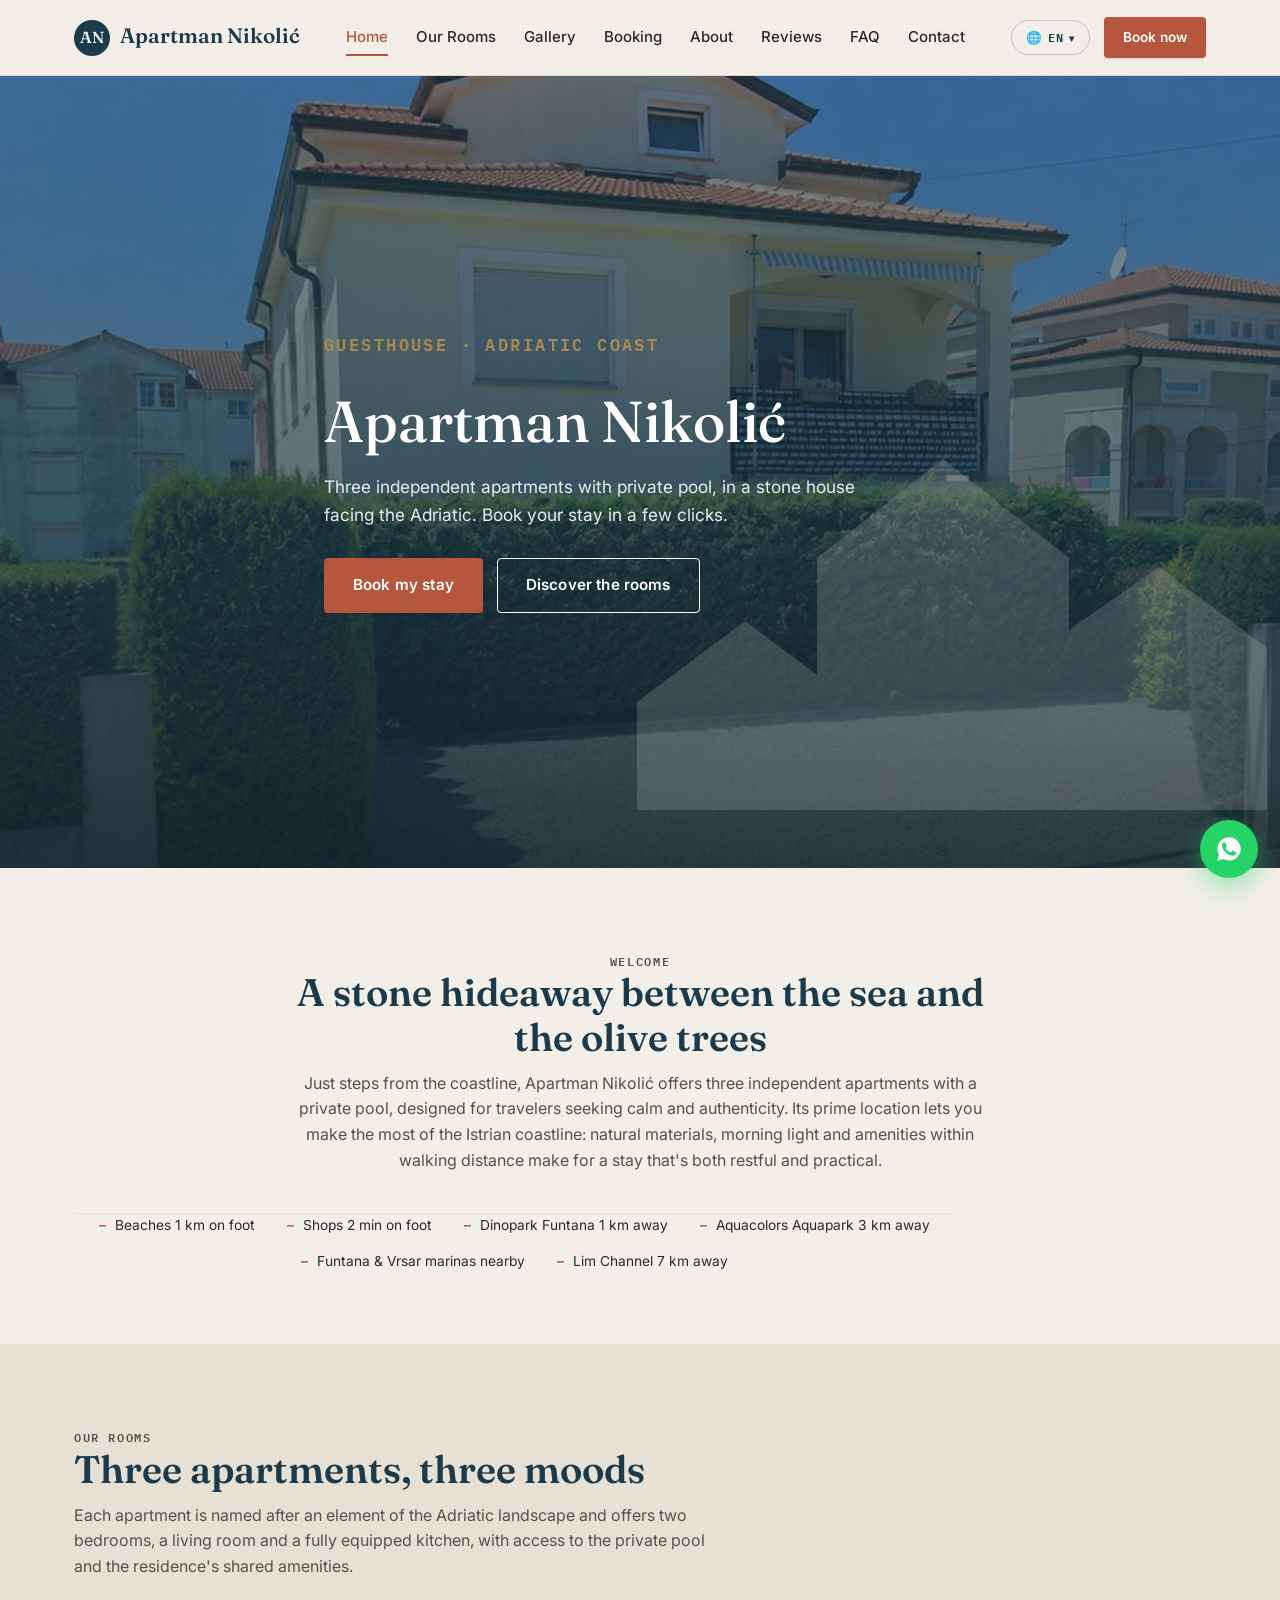
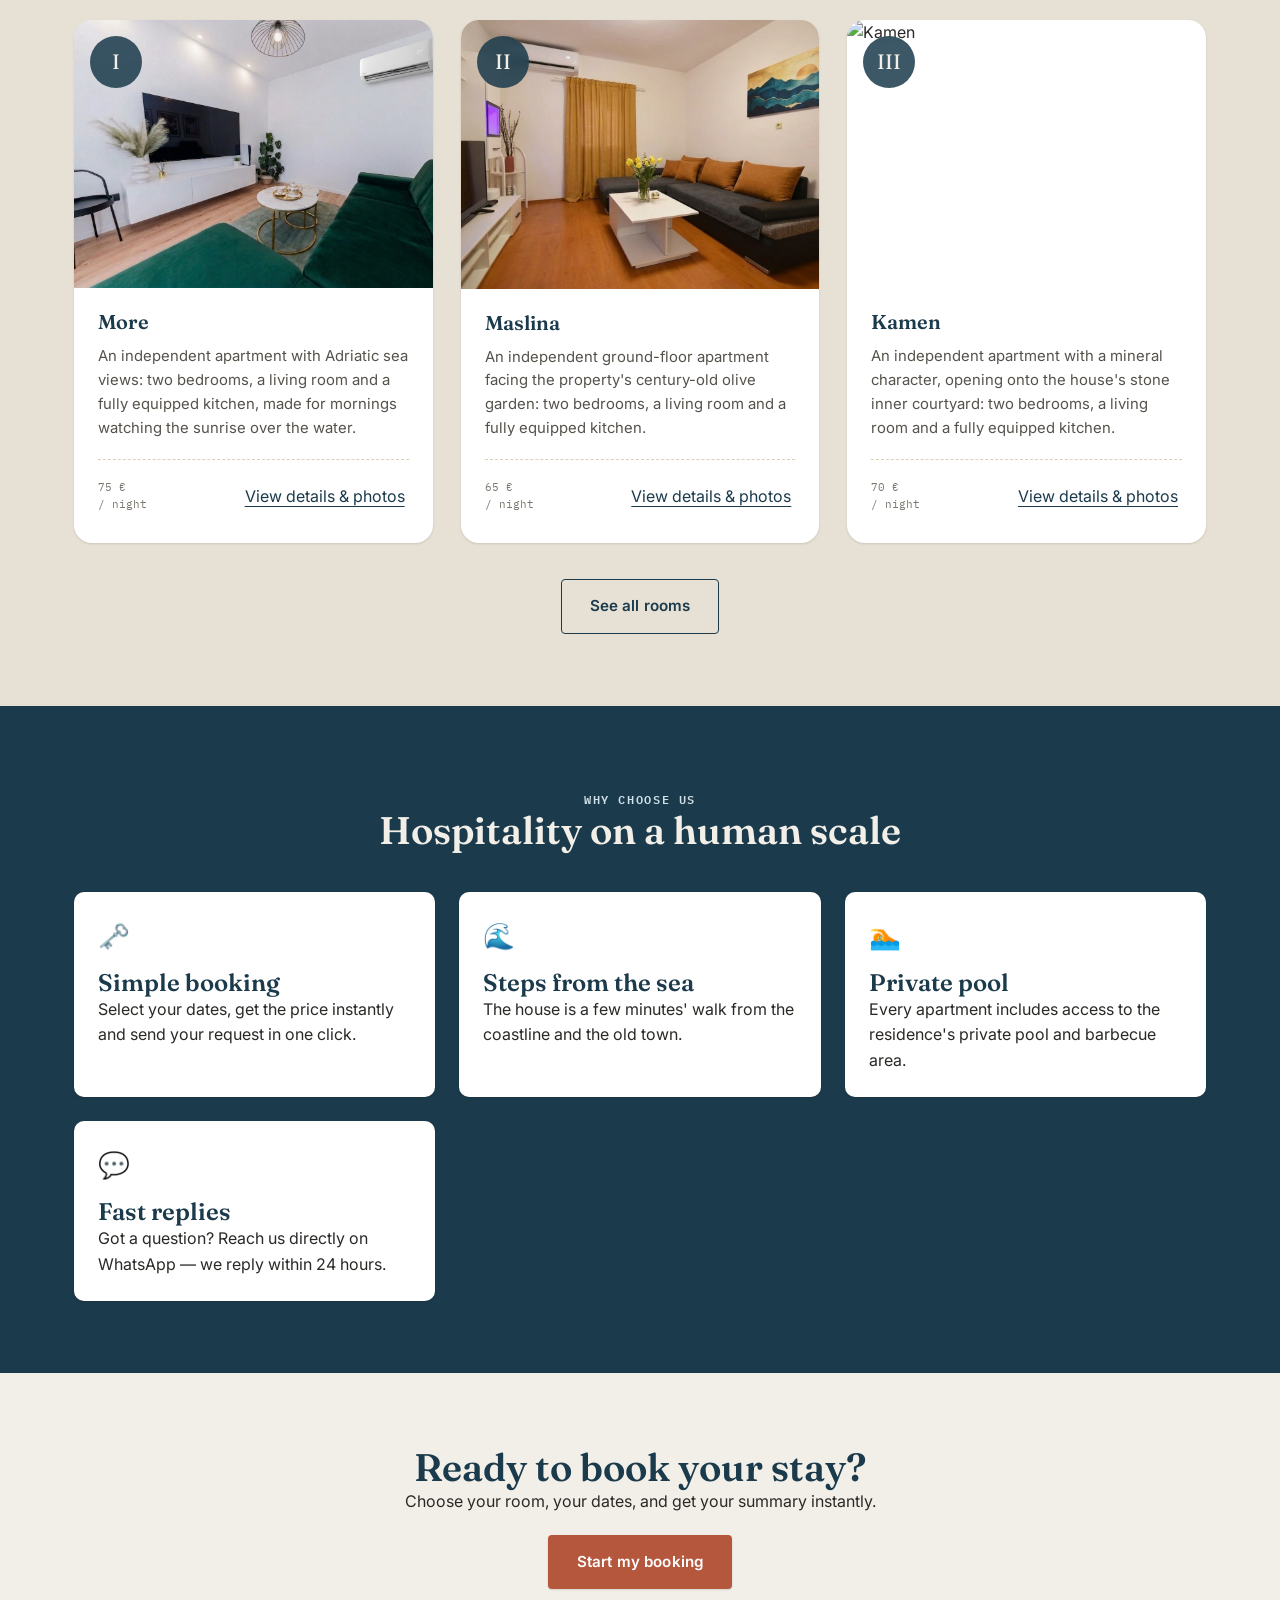
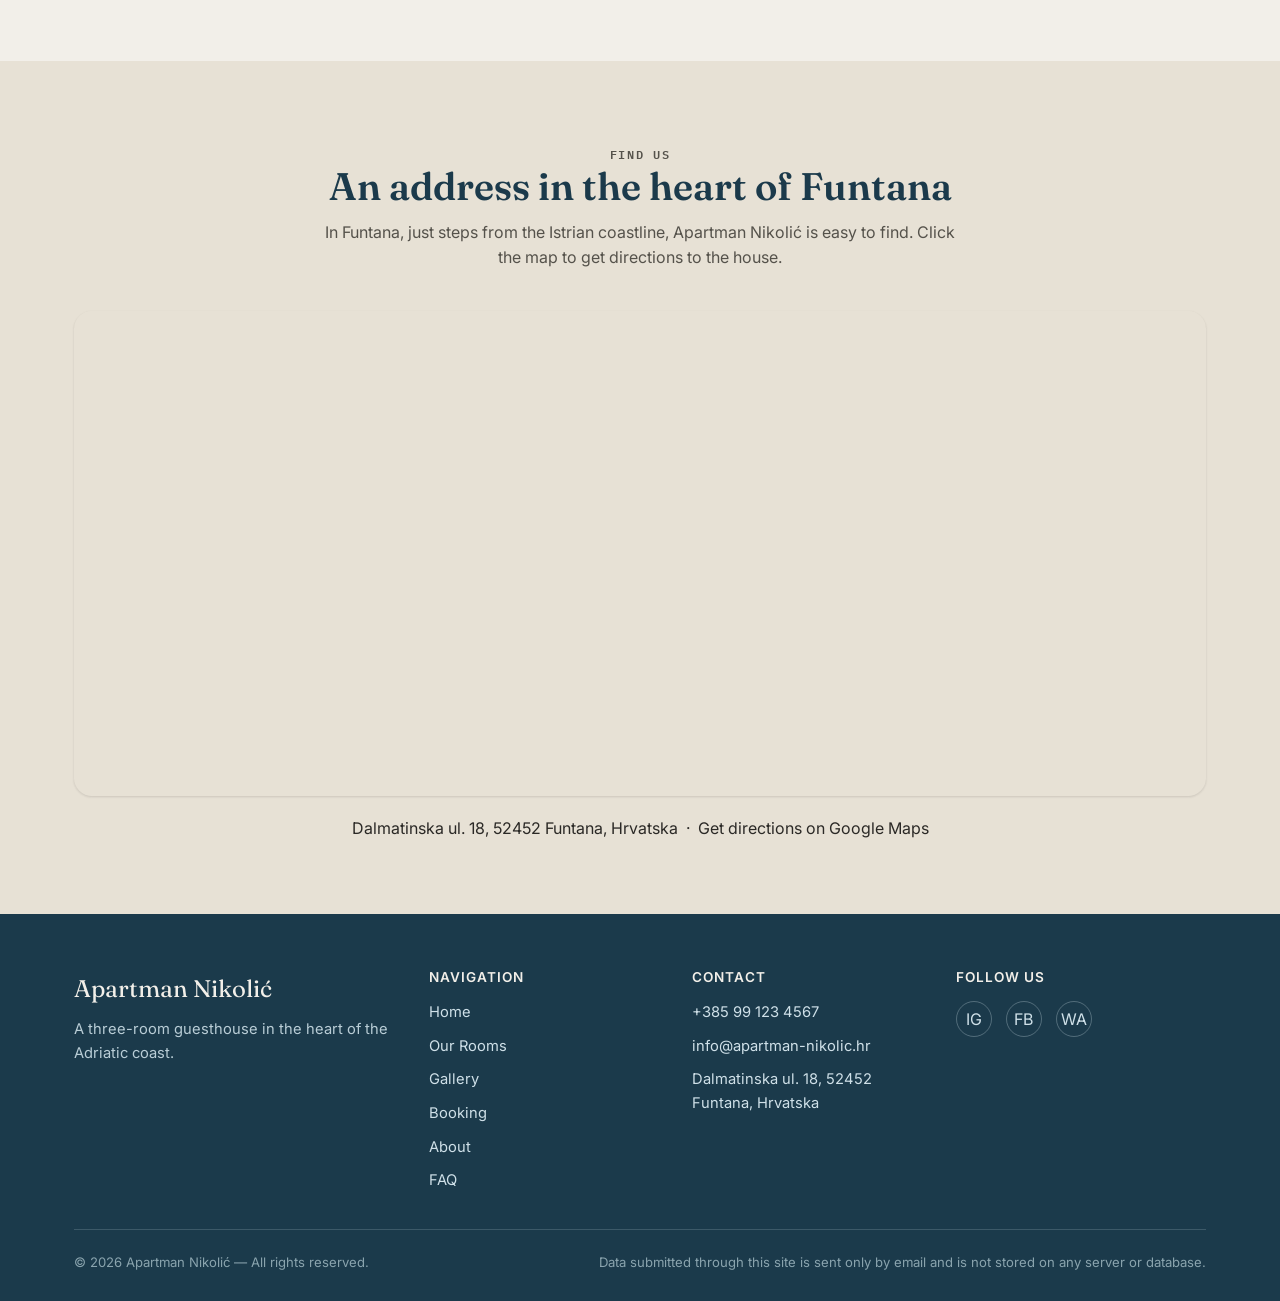
==== index.html @ 502d3acb "Make addresses clickable Google Maps links, fix mobile nav positioning bug - All address mentions si" ====
<!DOCTYPE html>
<html lang="hr">
<head>
<meta charset="UTF-8">
<meta name="viewport" content="width=device-width, initial-scale=1.0">
<title>Apartman Nikolić — Apartmani s privatnim bazenom u Funtani</title>
<meta name="description" content="Tri samostalna apartmana s privatnim bazenom, u kamenoj kući okrenutoj Jadranu. Izračunajte cijenu i rezervirajte online.">
<link rel="icon" href="data:image/svg+xml,%3Csvg xmlns='http://www.w3.org/2000/svg' viewBox='0 0 100 100'%3E%3Crect width='100' height='100' rx='20' fill='%231B3A4B'/%3E%3Cpath d='M18 58 L50 26 L82 58 L82 82 L18 82 Z' fill='%23F2EFE9'/%3E%3Crect x='42' y='62' width='16' height='20' fill='%23B5573C'/%3E%3C/svg%3E">
<link rel="preconnect" href="https://fonts.googleapis.com">
<link rel="preconnect" href="https://fonts.gstatic.com" crossorigin>
<link href="https://fonts.googleapis.com/css2?family=Fraunces:opsz,wght@9..144,400;9..144,500;9..144,600;9..144,700&family=Inter:wght@400;500;600;700&family=IBM+Plex+Mono:wght@400;500;600&display=swap" rel="stylesheet">
<link rel="stylesheet" href="assets/css/style.css?v=2">
<script type="application/ld+json">
{
  "@context": "https://schema.org",
  "@type": "LodgingBusiness",
  "name": "Apartman Nikolić",
  "description": "Maison d'hôtes de trois appartements indépendants avec piscine privée sur la côte adriatique.",
  "image": "https://apartman-nikolic.vercel.app/assets/img/exterior/maison-facade.jpg",
  "priceRange": "65€ - 75€",
  "address": {
    "@type": "PostalAddress",
    "streetAddress": "Dalmatinska ul. 18",
    "addressLocality": "Funtana",
    "postalCode": "52452",
    "addressCountry": "HR"
  },
  "geo": {
    "@type": "GeoCoordinates",
    "latitude": 45.1743317,
    "longitude": 13.6082821
  },
  "telephone": "+385991234567",
  "email": "info@apartman-nikolic.hr"
}
</script>
</head>
<body data-page="home">
<a class="skip-link" href="#main" data-i18n="common.skipToContent">Aller au contenu</a>

<header class="site-header">
  <div class="site-header__inner">
    <a href="index.html" class="brand"><span class="brand__mark">AN</span> Apartman Nikolić</a>
    <nav class="main-nav" id="mainNav">
      <a href="index.html" data-nav-page="home" data-i18n="nav.home">Accueil</a>
      <a href="rooms.html" data-nav-page="rooms" data-i18n="nav.rooms">Nos chambres</a>
      <a href="gallery.html" data-nav-page="gallery" data-i18n="nav.gallery">Galerie</a>
      <a href="booking.html" data-nav-page="booking" data-i18n="nav.booking">Réservation</a>
      <a href="about.html" data-nav-page="about" data-i18n="nav.about">À propos</a>
      <a href="reviews.html" data-nav-page="reviews" data-i18n="nav.reviews">Avis clients</a>
      <a href="faq.html" data-nav-page="faq" data-i18n="nav.faq">FAQ</a>
      <a href="contact.html" data-nav-page="contact" data-i18n="nav.contact">Contact</a>
    </nav>
    <div class="header-actions">
      <div class="lang-switch">
        <button type="button" class="lang-switch__btn" aria-haspopup="true" aria-expanded="false" data-i18n-aria-label="common.chooseLanguage">
          <span aria-hidden="true">🌐</span> <span data-lang-current-label>HR</span> <span class="lang-switch__chevron">▾</span>
        </button>
        <div class="lang-switch__menu" role="menu">
          <button type="button" class="lang-switch__option" data-lang="hr" role="menuitem"><span class="lang-switch__flag">🇭🇷</span> Hrvatski</button>
          <button type="button" class="lang-switch__option" data-lang="en" role="menuitem"><span class="lang-switch__flag">🇬🇧</span> English</button>
          <button type="button" class="lang-switch__option" data-lang="de" role="menuitem"><span class="lang-switch__flag">🇩🇪</span> Deutsch</button>
          <button type="button" class="lang-switch__option" data-lang="fr" role="menuitem"><span class="lang-switch__flag">🇫🇷</span> Français</button>
        </div>
      </div>
      <a href="booking.html" class="btn btn-primary btn-sm" data-i18n="common.bookNow">Réserver</a>
      <button type="button" class="nav-toggle" aria-label="Menu" aria-expanded="false">
        <span></span><span></span><span></span>
      </button>
    </div>
  </div>
</header>

<main id="main">

  <section class="hero">
    <div class="hero__bg" style="background-image:url('assets/img/exterior/maison-facade.jpg');"></div>
    <svg class="hero__villa-silhouette" viewBox="0 0 400 260" aria-hidden="true">
      <path fill="#F2EFE9" d="M0 260V150l60-45 40 30V70l70-55 70 55v40l50-35 60 45v90H0Z"/>
    </svg>
    <div class="container hero__content">
      <p class="eyebrow" data-i18n="home.hero.eyebrow">MAISON D'HÔTES · CÔTE ADRIATIQUE</p>
      <h1 data-i18n="home.hero.title">Apartman Nikolić</h1>
      <p data-i18n="home.hero.subtitle">Trois appartements indépendants avec piscine privée, une bâtisse en pierre face à l'Adriatique.</p>
      <div class="hero__actions">
        <a href="booking.html" class="btn btn-primary" data-i18n="home.hero.ctaBook">Réserver mon séjour</a>
        <a href="rooms.html" class="btn btn-outline" style="color:#fff;border-color:#fff;" data-i18n="home.hero.ctaRooms">Découvrir les chambres</a>
      </div>
    </div>
  </section>

  <section class="section">
    <div class="container">
      <div class="section-head section-head--center" style="max-width:720px;">
        <p class="eyebrow" data-i18n="home.intro.eyebrow">BIENVENUE</p>
        <h2 data-i18n="home.intro.title">Un refuge en pierre, entre mer et oliviers</h2>
        <p data-i18n="home.intro.text">…</p>
      </div>
      <ul class="highlight-strip">
        <li><span class="highlight-strip__icon" aria-hidden="true">–</span><span data-i18n="home.intro.highlights.0">…</span></li>
        <li><span class="highlight-strip__icon" aria-hidden="true">–</span><span data-i18n="home.intro.highlights.1">…</span></li>
        <li><span class="highlight-strip__icon" aria-hidden="true">–</span><span data-i18n="home.intro.highlights.2">…</span></li>
        <li><span class="highlight-strip__icon" aria-hidden="true">–</span><span data-i18n="home.intro.highlights.3">…</span></li>
        <li><span class="highlight-strip__icon" aria-hidden="true">–</span><span data-i18n="home.intro.highlights.4">…</span></li>
        <li><span class="highlight-strip__icon" aria-hidden="true">–</span><span data-i18n="home.intro.highlights.5">…</span></li>
      </ul>
    </div>
  </section>

  <section class="section section--stone-dark">
    <div class="container">
      <div class="section-head">
        <p class="eyebrow" data-i18n="home.roomsSection.eyebrow">NOS CHAMBRES</p>
        <h2 data-i18n="home.roomsSection.title">Trois chambres, trois ambiances</h2>
        <p data-i18n="home.roomsSection.text">…</p>
      </div>
      <div class="room-grid">
        <article class="room-plaque">
          <div class="room-plaque__media">
            <img src="assets/img/rooms/more/more-9.jpg" alt="More" loading="lazy">
            <div class="room-plaque__numeral">I</div>
          </div>
          <div class="room-plaque__body">
            <h3 class="room-plaque__name" data-i18n="rooms.I.name">More</h3>
            <p class="room-plaque__desc" data-i18n="rooms.I.short">…</p>
            <div class="room-plaque__footer">
              <div class="room-plaque__price"><span data-room-price="I">75 €</span><span data-i18n="common.perNight"> / nuit</span></div>
              <button type="button" class="btn-ghost" data-room-modal-trigger="I" data-i18n="common.viewDetails">Voir les détails & photos</button>
            </div>
          </div>
        </article>
        <article class="room-plaque">
          <div class="room-plaque__media">
            <img src="assets/img/rooms/maslina/maslina-5.png" alt="Maslina" loading="lazy">
            <div class="room-plaque__numeral">II</div>
          </div>
          <div class="room-plaque__body">
            <h3 class="room-plaque__name" data-i18n="rooms.II.name">Maslina</h3>
            <p class="room-plaque__desc" data-i18n="rooms.II.short">…</p>
            <div class="room-plaque__footer">
              <div class="room-plaque__price"><span data-room-price="II">65 €</span><span data-i18n="common.perNight"> / nuit</span></div>
              <button type="button" class="btn-ghost" data-room-modal-trigger="II" data-i18n="common.viewDetails">Voir les détails & photos</button>
            </div>
          </div>
        </article>
        <article class="room-plaque">
          <div class="room-plaque__media">
            <img src="https://picsum.photos/seed/apartman-nikolic-kamen-hero/1200/900" alt="Kamen" loading="lazy">
            <div class="room-plaque__numeral">III</div>
          </div>
          <div class="room-plaque__body">
            <h3 class="room-plaque__name" data-i18n="rooms.III.name">Kamen</h3>
            <p class="room-plaque__desc" data-i18n="rooms.III.short">…</p>
            <div class="room-plaque__footer">
              <div class="room-plaque__price"><span data-room-price="III">70 €</span><span data-i18n="common.perNight"> / nuit</span></div>
              <button type="button" class="btn-ghost" data-room-modal-trigger="III" data-i18n="common.viewDetails">Voir les détails & photos</button>
            </div>
          </div>
        </article>
      </div>
      <div class="text-center" style="margin-top:36px;">
        <a href="rooms.html" class="btn btn-outline" data-i18n="home.roomsSection.cta">Voir toutes les chambres</a>
      </div>
    </div>
  </section>

  <section class="section section--adriatic">
    <div class="container">
      <div class="section-head section-head--center" style="max-width:640px;">
        <p class="eyebrow" data-i18n="home.whySection.eyebrow">POURQUOI NOUS CHOISIR</p>
        <h2 data-i18n="home.whySection.title">Un accueil à taille humaine</h2>
      </div>
      <div class="value-grid" id="whyGrid">
        <div class="value-card"><span class="value-card__icon">🗝️</span><h3 data-i18n="home.whySection.items.0.title">…</h3><p data-i18n="home.whySection.items.0.text">…</p></div>
        <div class="value-card"><span class="value-card__icon">🌊</span><h3 data-i18n="home.whySection.items.1.title">…</h3><p data-i18n="home.whySection.items.1.text">…</p></div>
        <div class="value-card"><span class="value-card__icon">🏊</span><h3 data-i18n="home.whySection.items.2.title">…</h3><p data-i18n="home.whySection.items.2.text">…</p></div>
        <div class="value-card"><span class="value-card__icon">💬</span><h3 data-i18n="home.whySection.items.3.title">…</h3><p data-i18n="home.whySection.items.3.text">…</p></div>
      </div>
    </div>
  </section>

  <section class="section text-center">
    <div class="container" style="max-width:640px;">
      <h2 data-i18n="home.ctaBanner.title">Prêt à réserver votre séjour ?</h2>
      <p data-i18n="home.ctaBanner.text">…</p>
      <a href="booking.html" class="btn btn-primary" style="margin-top:20px;" data-i18n="home.ctaBanner.button">Commencer ma réservation</a>
    </div>
  </section>

  <section class="section section--stone-dark">
    <div class="container">
      <div class="section-head section-head--center" style="max-width:640px;">
        <p class="eyebrow" data-i18n="home.locationSection.eyebrow">OÙ NOUS TROUVER</p>
        <h2 data-i18n="home.locationSection.title">Une adresse au cœur de Funtana</h2>
        <p data-i18n="home.locationSection.text">…</p>
      </div>
      <div class="map-frame" style="aspect-ratio:21/9;">
        <iframe data-config-src="mapEmbedSrc" loading="lazy" referrerpolicy="no-referrer-when-downgrade" title="Google Maps"></iframe>
      </div>
      <p class="text-center" style="margin-top:20px;">
        <a data-config-href="map" data-config="address" target="_blank" rel="noopener">Dalmatinska ul. 18, 52452 Funtana, Hrvatska</a>
        &nbsp;·&nbsp;
        <a data-config-href="map" target="_blank" rel="noopener" data-i18n="home.locationSection.cta">Itinéraire sur Google Maps</a>
      </p>
    </div>
  </section>

</main>

<footer class="site-footer">
  <div class="container">
    <div class="footer-grid">
      <div>
        <div class="footer-brand__mark">Apartman Nikolić</div>
        <p data-i18n="footer.tagline">…</p>
      </div>
      <div>
        <h4 data-i18n="footer.pagesTitle">Navigation</h4>
        <div class="footer-links">
          <a href="index.html" data-i18n="nav.home">Accueil</a>
          <a href="rooms.html" data-i18n="nav.rooms">Nos chambres</a>
          <a href="gallery.html" data-i18n="nav.gallery">Galerie</a>
          <a href="booking.html" data-i18n="nav.booking">Réservation</a>
          <a href="about.html" data-i18n="nav.about">À propos</a>
          <a href="faq.html" data-i18n="nav.faq">FAQ</a>
        </div>
      </div>
      <div>
        <h4 data-i18n="footer.contactTitle">Contact</h4>
        <div class="footer-links">
          <a data-config-href="tel" data-config="contactPhoneDisplay">+385 99 123 4567</a>
          <a data-config-href="email" data-config="contactEmail">info@apartman-nikolic.hr</a>
          <a data-config-href="map" data-config="address" target="_blank" rel="noopener">Dalmatinska ul. 18, 52452 Funtana, Hrvatska</a>
        </div>
      </div>
      <div>
        <h4 data-i18n="footer.followTitle">Suivez-nous</h4>
        <div class="social-row">
          <a href="#" aria-label="Instagram">IG</a>
          <a href="#" aria-label="Facebook">FB</a>
          <a data-config-href="whatsapp" target="_blank" rel="noopener" aria-label="WhatsApp">WA</a>
        </div>
      </div>
    </div>
    <div class="footer-bottom">
      <span>&copy; <span id="year"></span> Apartman Nikolić — <span data-i18n="footer.rights">Tous droits réservés.</span></span>
      <span data-i18n="footer.privacyNote">…</span>
    </div>
  </div>
</footer>

<a class="whatsapp-float" data-config-href="whatsapp" target="_blank" rel="noopener" data-i18n-aria-label="common.whatsappLabel" aria-label="WhatsApp">
  <svg width="28" height="28" viewBox="0 0 24 24" fill="currentColor" aria-hidden="true"><path d="M12.04 2c-5.5 0-9.96 4.46-9.96 9.96 0 1.76.46 3.48 1.34 5L2 22l5.2-1.36a9.9 9.9 0 0 0 4.84 1.24h.01c5.5 0 9.96-4.46 9.96-9.96S17.55 2 12.04 2Zm5.86 14.24c-.25.7-1.46 1.34-2.02 1.42-.52.08-1.17.11-1.89-.12-.43-.14-.99-.32-1.7-.63-3-1.3-4.96-4.34-5.11-4.54-.15-.2-1.22-1.63-1.22-3.11 0-1.48.78-2.2 1.05-2.5.27-.3.6-.37.8-.37.2 0 .4 0 .58.01.19.01.44-.07.68.53.25.6.85 2.08.92 2.23.07.15.12.33.02.53-.1.2-.15.33-.3.5-.15.18-.31.4-.45.53-.15.15-.3.31-.13.61.17.3.76 1.26 1.63 2.04 1.12 1 2.06 1.31 2.36 1.46.3.15.48.13.66-.08.18-.2.76-.89.96-1.19.2-.3.4-.25.68-.15.28.1 1.77.84 2.08 1 .3.15.5.23.58.36.08.13.08.75-.17 1.45Z"/></svg>
</a>

<div class="modal-overlay" id="roomModalOverlay">
  <div class="modal" role="dialog" aria-modal="true">
    <button type="button" class="modal__close" id="roomModalClose" data-i18n-aria-label="common.close" aria-label="Fermer">&times;</button>
    <div class="modal__grid">
      <div>
        <div class="modal__gallery-main"><img id="roomModalMainImg" src="" alt=""></div>
        <div class="modal__thumbs" id="roomModalThumbs"></div>
      </div>
      <div class="modal__info">
        <div class="room-plaque__numeral" id="roomModalNumeral">I</div>
        <h3 id="roomModalName">—</h3>
        <p class="eyebrow" id="roomModalTagline">—</p>
        <p id="roomModalDesc">—</p>
        <h4 data-i18n="roomModal.amenitiesTitle">Équipements</h4>
        <ul class="modal__amenities-list" id="roomModalAmenities"></ul>
        <div class="modal__price-row">
          <div><span class="modal__price" id="roomModalPrice">— €</span> <span data-i18n="common.perNight">/ nuit</span></div>
        </div>
        <a href="booking.html" class="btn btn-primary btn-block" id="roomModalBookBtn" data-i18n="roomModal.bookBtn">Réserver cette chambre</a>
      </div>
    </div>
  </div>
</div>

<script src="assets/js/config.js?v=2"></script>
<script src="assets/js/i18n.js?v=2"></script>
<script src="assets/js/rooms-data.js?v=2"></script>
<script src="assets/js/main.js?v=2"></script>
<script src="assets/js/rooms-ui.js?v=2"></script>
</body>
</html>
---- assets/css/style.css ----
/* =========================================================
   Apartman Nikolić — Design System
   Palette: Stone / Adriatic Blue / Olive / Terracotta / Charcoal / Brass
   Fonts: Fraunces (headings) / Inter (body) / IBM Plex Mono (data)
   ========================================================= */

:root {
  --color-stone: #F2EFE9;
  --color-stone-dark: #E7E1D5;
  --color-adriatic: #1B3A4B;
  --color-adriatic-light: #24506a;
  --color-olive: #6B7756;
  --color-terracotta: #B5573C;
  --color-terracotta-dark: #9a4530;
  --color-charcoal: #2B2926;
  --color-brass: #A98B4F;
  --color-white: #FFFFFF;

  --font-heading: 'Fraunces', Georgia, serif;
  --font-body: 'Inter', -apple-system, BlinkMacSystemFont, sans-serif;
  --font-mono: 'IBM Plex Mono', 'Courier New', monospace;

  --radius-sm: 4px;
  --radius-md: 10px;
  --radius-lg: 18px;

  --shadow-sm: 0 1px 3px rgba(43, 41, 38, 0.08), 0 1px 2px rgba(43, 41, 38, 0.06);
  --shadow-md: 0 6px 20px rgba(27, 58, 75, 0.12);
  --shadow-lg: 0 20px 50px rgba(27, 58, 75, 0.22);

  --container-w: 1180px;
  --header-h: 76px;
}

/* ---------- Reset ---------- */
*, *::before, *::after { box-sizing: border-box; }
html { scroll-behavior: smooth; }
body, h1, h2, h3, h4, p, figure, blockquote, dl, dd { margin: 0; }
ul[class], ol[class] { list-style: none; margin: 0; padding: 0; }
img, picture, svg { display: block; max-width: 100%; }
button, input, textarea, select { font: inherit; color: inherit; }
a { color: inherit; text-decoration: none; }
button { cursor: pointer; background: none; border: none; }

body {
  font-family: var(--font-body);
  background: var(--color-stone);
  color: var(--color-charcoal);
  line-height: 1.6;
  -webkit-font-smoothing: antialiased;
  overflow-x: hidden;
}

h1, h2, h3, h4 { font-family: var(--font-heading); font-weight: 600; line-height: 1.15; color: var(--color-adriatic); }
h1 { font-size: clamp(2.2rem, 5vw, 3.6rem); font-weight: 500; }
h2 { font-size: clamp(1.7rem, 3.4vw, 2.4rem); }
h3 { font-size: clamp(1.25rem, 2.4vw, 1.5rem); }

.eyebrow {
  font-family: var(--font-mono);
  text-transform: uppercase;
  letter-spacing: 0.14em;
  font-size: 0.72rem;
  color: var(--color-terracotta);
  font-weight: 600;
}

.container {
  width: 100%;
  max-width: var(--container-w);
  margin: 0 auto;
  padding: 0 24px;
}

.section { padding: 72px 0; }
.section--tight { padding: 48px 0; }
.section--adriatic { background: var(--color-adriatic); color: var(--color-stone); }
.section--adriatic h2, .section--adriatic h3 { color: var(--color-stone); }
.section--stone-dark { background: var(--color-stone-dark); }

.section-head { max-width: 640px; margin-bottom: 40px; }
.section-head p { color: #55524b; margin-top: 12px; }
.section--adriatic .section-head p { color: #cfe0e8; }
.section-head--center { margin-left: auto; margin-right: auto; text-align: center; }

/* ---------- Buttons ---------- */
.btn {
  display: inline-flex;
  align-items: center;
  justify-content: center;
  gap: 8px;
  padding: 14px 28px;
  border-radius: var(--radius-sm);
  font-weight: 600;
  font-size: 0.95rem;
  letter-spacing: 0.01em;
  transition: transform 0.15s ease, box-shadow 0.15s ease, background 0.15s ease, color .15s ease;
  border: 1.5px solid transparent;
  white-space: nowrap;
}
.btn:active { transform: translateY(1px); }
.btn-primary { background: var(--color-terracotta); color: var(--color-white); box-shadow: var(--shadow-sm); }
.btn-primary:hover { background: var(--color-terracotta-dark); box-shadow: var(--shadow-md); }
.btn-outline { background: transparent; border-color: currentColor; color: var(--color-adriatic); }
.btn-outline:hover { background: var(--color-adriatic); color: var(--color-white); }
.section--adriatic .btn-outline { color: var(--color-stone); }
.section--adriatic .btn-outline:hover { background: var(--color-stone); color: var(--color-adriatic); }
.btn-ghost { background: transparent; color: var(--color-adriatic); text-decoration: underline; text-underline-offset: 4px; padding: 8px 4px; }
.btn-block { width: 100%; }
.btn:disabled { opacity: 0.55; cursor: not-allowed; }
.btn-sm { padding: 9px 18px; font-size: 0.85rem; }

/* ---------- Header / Nav ---------- */
.site-header {
  position: sticky;
  top: 0;
  z-index: 500;
  height: var(--header-h);
  display: flex;
  align-items: center;
  border-bottom: 1px solid rgba(169, 139, 79, 0.25);
}
.site-header::before {
  content: "";
  position: absolute;
  inset: 0;
  background: rgba(242, 239, 233, 0.92);
  backdrop-filter: saturate(160%) blur(10px);
  z-index: -1;
}
.site-header__inner {
  width: 100%;
  max-width: var(--container-w);
  margin: 0 auto;
  padding: 0 24px;
  display: flex;
  align-items: center;
  justify-content: space-between;
  gap: 20px;
}
.brand {
  display: flex;
  align-items: baseline;
  gap: 10px;
  font-family: var(--font-heading);
  font-size: 1.3rem;
  font-weight: 600;
  color: var(--color-adriatic);
}
.brand__mark {
  width: 36px; height: 36px;
  border-radius: 50%;
  background: var(--color-adriatic);
  color: var(--color-stone);
  display: inline-flex;
  align-items: center;
  justify-content: center;
  font-family: var(--font-heading);
  font-size: 1rem;
}
.main-nav {
  display: flex;
  align-items: center;
  gap: 28px;
}
.main-nav a {
  font-size: 0.94rem;
  font-weight: 500;
  color: var(--color-charcoal);
  position: relative;
  padding: 6px 0;
}
.main-nav a::after {
  content: "";
  position: absolute;
  left: 0; right: 0; bottom: 0;
  height: 2px;
  background: var(--color-terracotta);
  transform: scaleX(0);
  transform-origin: left;
  transition: transform 0.2s ease;
}
.main-nav a:hover::after, .main-nav a[aria-current="page"]::after { transform: scaleX(1); }
.main-nav a[aria-current="page"] { color: var(--color-terracotta); }

.header-actions { display: flex; align-items: center; gap: 14px; }

/* Language switcher */
.lang-switch { position: relative; }
.lang-switch__btn {
  display: flex; align-items: center; gap: 6px;
  border: 1.5px solid rgba(27,58,75,0.25);
  border-radius: 999px;
  padding: 7px 14px;
  font-family: var(--font-mono);
  font-size: 0.78rem;
  font-weight: 600;
  letter-spacing: 0.04em;
  color: var(--color-adriatic);
}
.lang-switch__btn:hover { border-color: var(--color-adriatic); }
.lang-switch__chevron { font-size: 0.6rem; transition: transform .15s ease; }
.lang-switch.is-open .lang-switch__chevron { transform: rotate(180deg); }
.lang-switch__menu {
  position: absolute;
  top: calc(100% + 8px);
  right: 0;
  background: var(--color-white);
  border-radius: var(--radius-md);
  box-shadow: var(--shadow-lg);
  padding: 6px;
  min-width: 168px;
  opacity: 0;
  visibility: hidden;
  transform: translateY(-6px);
  transition: all .15s ease;
  z-index: 50;
}
.lang-switch.is-open .lang-switch__menu { opacity: 1; visibility: visible; transform: translateY(0); }
.lang-switch__option {
  display: flex;
  align-items: center;
  gap: 10px;
  width: 100%;
  padding: 9px 10px;
  border-radius: var(--radius-sm);
  font-size: 0.88rem;
  text-align: left;
}
.lang-switch__option:hover { background: var(--color-stone); }
.lang-switch__option[aria-current="true"] { color: var(--color-terracotta); font-weight: 600; }
.lang-switch__flag { font-size: 1.1rem; }

.nav-toggle {
  display: none;
  flex-direction: column;
  gap: 5px;
  padding: 8px;
}
.nav-toggle span { width: 22px; height: 2px; background: var(--color-adriatic); border-radius: 2px; }

/* ---------- Footer ---------- */
.site-footer {
  background: var(--color-adriatic);
  color: #cfe0e8;
  padding: 56px 0 28px;
}
.footer-grid {
  display: grid;
  grid-template-columns: 1.4fr 1fr 1fr 1.1fr;
  gap: 36px;
  padding-bottom: 36px;
  border-bottom: 1px solid rgba(207, 224, 232, 0.18);
}
.site-footer h4 { color: var(--color-stone); font-family: var(--font-body); font-weight: 600; font-size: 0.85rem; text-transform: uppercase; letter-spacing: 0.08em; margin-bottom: 16px; }
.site-footer p { color: #b9cdd6; font-size: 0.92rem; }
.footer-links { display: flex; flex-direction: column; gap: 10px; }
.footer-links a { color: #cfe0e8; font-size: 0.92rem; }
.footer-links a:hover { color: var(--color-terracotta); text-decoration: underline; }
.footer-brand__mark { font-family: var(--font-heading); font-size: 1.5rem; color: var(--color-stone); margin-bottom: 10px; }
.footer-bottom {
  display: flex;
  justify-content: space-between;
  align-items: center;
  flex-wrap: wrap;
  gap: 12px;
  padding-top: 22px;
  font-size: 0.82rem;
  color: #8aa4ae;
}
.social-row { display: flex; gap: 14px; }
.social-row a { width: 36px; height: 36px; border-radius: 50%; border: 1px solid rgba(207,224,232,0.3); display: flex; align-items: center; justify-content: center; }
.social-row a:hover { background: var(--color-terracotta); border-color: var(--color-terracotta); }

/* ---------- WhatsApp floating button ---------- */
.whatsapp-float {
  position: fixed;
  right: 22px;
  bottom: 22px;
  z-index: 400;
  width: 58px; height: 58px;
  border-radius: 50%;
  background: #25D366;
  color: #fff;
  display: flex;
  align-items: center;
  justify-content: center;
  box-shadow: 0 8px 24px rgba(37, 211, 102, 0.45);
  transition: transform .15s ease;
}
.whatsapp-float:hover { transform: scale(1.08); }

/* ---------- Hero ---------- */
.hero {
  position: relative;
  min-height: 88vh;
  display: flex;
  align-items: center;
  color: var(--color-white);
  overflow: hidden;
}
.hero__bg {
  position: absolute; inset: 0;
  background-size: cover;
  background-position: center;
}
.hero__bg::after {
  content: "";
  position: absolute; inset: 0;
  background: linear-gradient(180deg, rgba(27,58,75,0.55) 0%, rgba(27,58,75,0.72) 60%, rgba(20,38,48,0.9) 100%);
}
.hero__villa-silhouette {
  position: absolute;
  bottom: -4%;
  right: -6%;
  width: min(720px, 60vw);
  opacity: 0.16;
  pointer-events: none;
}
.hero__content { position: relative; z-index: 2; max-width: 680px; }
.hero__content .eyebrow { color: var(--color-brass); }
.hero__content h1 { color: var(--color-white); margin: 14px 0 18px; }
.hero__content p { font-size: 1.08rem; color: #e7eef0; max-width: 540px; margin-bottom: 30px; }
.hero__actions { display: flex; gap: 14px; flex-wrap: wrap; }

/* ---------- Room plaques (roman numerals) ---------- */
.room-grid {
  display: grid;
  grid-template-columns: repeat(3, 1fr);
  gap: 28px;
}
.room-plaque {
  background: var(--color-white);
  border-radius: var(--radius-lg);
  overflow: hidden;
  box-shadow: var(--shadow-sm);
  transition: transform .2s ease, box-shadow .2s ease;
  display: flex;
  flex-direction: column;
}
.room-plaque:hover { transform: translateY(-6px); box-shadow: var(--shadow-md); }
.room-plaque__media { position: relative; aspect-ratio: 4/3; overflow: hidden; }
.room-plaque__media img { width: 100%; height: 100%; object-fit: cover; }
.room-plaque__numeral {
  position: absolute;
  top: 16px; left: 16px;
  width: 52px; height: 52px;
  border-radius: 50%;
  background: rgba(27, 58, 75, 0.85);
  color: var(--color-stone);
  font-family: var(--font-heading);
  font-size: 1.3rem;
  display: flex;
  align-items: center;
  justify-content: center;
  backdrop-filter: blur(4px);
}
.room-plaque__body { padding: 22px 24px 26px; display: flex; flex-direction: column; gap: 12px; flex: 1; }
.room-plaque__name { font-size: 1.25rem; }
.room-plaque__desc { color: #55524b; font-size: 0.93rem; flex: 1; }
.room-plaque__amenities { display: flex; flex-wrap: wrap; gap: 8px; }
.chip {
  font-family: var(--font-mono);
  font-size: 0.72rem;
  padding: 5px 10px;
  border-radius: 999px;
  background: var(--color-stone-dark);
  color: var(--color-charcoal);
  border: 1px solid rgba(169,139,79,0.3);
}
.room-plaque__footer { display: flex; align-items: center; justify-content: space-between; margin-top: 6px; padding-top: 16px; border-top: 1px dashed rgba(169,139,79,0.4); }
.room-plaque__price { font-family: var(--font-mono); font-weight: 600; color: var(--color-adriatic); }
.room-plaque__price span { display: block; font-size: 0.68rem; color: #7a776d; font-weight: 400; }

/* ---------- Room detail modal ---------- */
.modal-overlay {
  position: fixed; inset: 0;
  background: rgba(27, 26, 24, 0.62);
  display: flex; align-items: center; justify-content: center;
  padding: 20px;
  z-index: 900;
  opacity: 0; visibility: hidden;
  transition: opacity .2s ease, visibility .2s ease;
}
.modal-overlay.is-open { opacity: 1; visibility: visible; }
.modal {
  background: var(--color-stone);
  border-radius: var(--radius-lg);
  max-width: 920px;
  width: 100%;
  max-height: 88vh;
  overflow-y: auto;
  box-shadow: var(--shadow-lg);
  transform: translateY(16px);
  transition: transform .2s ease;
}
.modal-overlay.is-open .modal { transform: translateY(0); }
.modal__close {
  position: sticky; top: 14px; margin-left: auto; margin-right: 14px;
  width: 38px; height: 38px; border-radius: 50%;
  background: var(--color-white); box-shadow: var(--shadow-sm);
  display: flex; align-items: center; justify-content: center;
  font-size: 1.1rem; z-index: 5;
}
.modal__grid { display: grid; grid-template-columns: 1.15fr 1fr; gap: 0; margin-top: -38px; }
.modal__gallery-main { aspect-ratio: 4/3; overflow: hidden; border-radius: var(--radius-md); margin: 0 24px; }
.modal__gallery-main img { width: 100%; height: 100%; object-fit: cover; }
.modal__thumbs { display: flex; flex-wrap: wrap; gap: 8px; padding: 12px 24px 0; }
.modal__thumbs img { width: 64px; height: 48px; object-fit: cover; border-radius: 6px; cursor: pointer; opacity: 0.6; }
.modal__thumbs img.is-active { opacity: 1; outline: 2px solid var(--color-terracotta); }
.modal__info { padding: 24px 28px 32px; }
.modal__info .room-plaque__numeral { position: static; margin-bottom: 12px; background: var(--color-adriatic); }
.modal__amenities-list { display: flex; flex-wrap: wrap; gap: 8px; margin: 18px 0 22px; padding: 0; list-style: none; }
.modal__amenities-list li { font-size: 0.82rem; display: flex; gap: 6px; align-items: center; color: var(--color-adriatic); background: var(--color-stone-dark); padding: 7px 12px; border-radius: 8px; white-space: nowrap; }
.modal__amenities-list li span { color: var(--color-terracotta); }
.modal__price-row { display: flex; align-items: baseline; justify-content: space-between; padding-top: 18px; border-top: 1px dashed rgba(169,139,79,0.4); margin-bottom: 18px; }
.modal__price { font-family: var(--font-mono); font-size: 1.6rem; color: var(--color-adriatic); font-weight: 600; }

@media (max-width: 760px) {
  .modal__grid { grid-template-columns: 1fr; margin-top: -38px; }
}

/* ---------- Stay timeline ("frise" ruler) ---------- */
.stay-strip {
  display: flex;
  align-items: stretch;
  background: var(--color-white);
  border-radius: var(--radius-md);
  overflow: hidden;
  box-shadow: var(--shadow-sm);
  font-family: var(--font-mono);
}
.stay-strip__point { flex: 1; padding: 18px 20px; position: relative; }
.stay-strip__point + .stay-strip__point { border-left: 1px dashed rgba(169,139,79,0.5); }
.stay-strip__label { font-size: 0.68rem; text-transform: uppercase; letter-spacing: 0.1em; color: var(--color-brass); margin-bottom: 6px; }
.stay-strip__value { font-size: 1.1rem; color: var(--color-adriatic); font-weight: 600; }
.stay-strip__nights {
  background: var(--color-adriatic);
  color: var(--color-stone);
  display: flex; flex-direction: column; align-items: center; justify-content: center;
  padding: 18px 22px;
  flex: 0 0 auto;
}
.stay-strip__nights .stay-strip__value { color: var(--color-stone); font-size: 1.4rem; }
.stay-strip__ruler { display: flex; align-items: center; margin-top: 2px; }
.stay-strip__tick { width: 2px; height: 6px; background: rgba(169,139,79,0.55); margin-right: 4px; }
.stay-strip__tick:nth-child(5n) { height: 10px; background: var(--color-terracotta); }

/* ---------- Calendar ---------- */
.booking-layout { display: grid; grid-template-columns: 1.1fr 0.9fr; gap: 40px; align-items: start; }
.calendar-card { background: var(--color-white); border-radius: var(--radius-lg); box-shadow: var(--shadow-sm); padding: 24px; }
.calendar-head { display: flex; align-items: center; justify-content: space-between; margin-bottom: 18px; }
.calendar-head__title { font-family: var(--font-heading); font-size: 1.15rem; color: var(--color-adriatic); text-transform: capitalize; }
.calendar-nav-btn { width: 36px; height: 36px; border-radius: 50%; background: var(--color-stone); display: flex; align-items: center; justify-content: center; font-size: 1rem; }
.calendar-nav-btn:hover { background: var(--color-stone-dark); }
.calendar-weekdays, .calendar-grid { display: grid; grid-template-columns: repeat(7, 1fr); gap: 4px; }
.calendar-weekdays div { text-align: center; font-family: var(--font-mono); font-size: 0.68rem; color: var(--color-brass); text-transform: uppercase; padding-bottom: 8px; }
.calendar-day {
  aspect-ratio: 1;
  display: flex; align-items: center; justify-content: center;
  border-radius: var(--radius-sm);
  font-size: 0.88rem;
  font-family: var(--font-mono);
}
.calendar-day.is-empty { visibility: hidden; }
.calendar-day.is-past { color: #c4c0b6; }
.calendar-day.is-available:hover { background: var(--color-stone-dark); cursor: pointer; }
.calendar-day.is-selected-start, .calendar-day.is-selected-end {
  background: var(--color-terracotta); color: var(--color-white); font-weight: 600; cursor: pointer;
}
.calendar-day.is-in-range { background: rgba(181, 87, 60, 0.18); cursor: pointer; }
.calendar-legend { display: flex; gap: 18px; margin-top: 18px; flex-wrap: wrap; }
.calendar-legend span { display: flex; align-items: center; gap: 6px; font-size: 0.76rem; color: #55524b; }
.legend-dot { width: 10px; height: 10px; border-radius: 3px; }
.legend-dot--selected { background: var(--color-terracotta); }
.legend-dot--available { background: var(--color-stone-dark); border: 1px solid #ccc4b3; }

/* ---------- Booking summary "register" ---------- */
.register-card {
  background: var(--color-adriatic);
  color: var(--color-stone);
  border-radius: var(--radius-lg);
  padding: 30px 28px;
  position: sticky;
  top: calc(var(--header-h) + 20px);
  box-shadow: var(--shadow-md);
  background-image: repeating-linear-gradient(180deg, rgba(255,255,255,0.03) 0px, rgba(255,255,255,0.03) 1px, transparent 1px, transparent 34px);
}
.register-card h3 { color: var(--color-stone); font-size: 1.05rem; text-transform: uppercase; letter-spacing: 0.08em; margin-bottom: 20px; }
.register-row { display: flex; justify-content: space-between; padding: 10px 0; border-bottom: 1px solid rgba(207,224,232,0.16); font-size: 0.92rem; }
.register-row span:first-child { color: #a9c1cb; }
.register-row span:last-child { font-family: var(--font-mono); }
.register-total { display: flex; justify-content: space-between; align-items: baseline; padding-top: 18px; margin-top: 4px; }
.register-total span:first-child { text-transform: uppercase; font-size: 0.78rem; letter-spacing: 0.08em; color: var(--color-brass); }
.register-total span:last-child { font-family: var(--font-mono); font-size: 1.9rem; font-weight: 600; color: var(--color-stone); }
.register-stamp {
  display: none;
  margin: 18px auto 0;
  width: 92px; height: 92px;
  border: 3px solid var(--color-terracotta);
  border-radius: 50%;
  color: var(--color-terracotta);
  align-items: center; justify-content: center;
  text-align: center;
  font-family: var(--font-heading);
  font-size: 0.78rem;
  text-transform: uppercase;
  letter-spacing: 0.06em;
  transform: rotate(-14deg);
}
.register-stamp.is-visible { display: flex; animation: stamp-in .35s ease; }
@keyframes stamp-in { from { opacity: 0; transform: rotate(-14deg) scale(1.6);} to { opacity:1; transform: rotate(-14deg) scale(1);} }

/* ---------- Forms ---------- */
.form-grid { display: grid; grid-template-columns: 1fr 1fr; gap: 18px; }
.field { display: flex; flex-direction: column; gap: 6px; margin-bottom: 18px; }
.field--full { grid-column: 1 / -1; }
.field label { font-size: 0.82rem; font-weight: 600; color: var(--color-adriatic); }
.field small { font-size: 0.74rem; color: #7a776d; }
.field input, .field select, .field textarea {
  padding: 12px 14px;
  border: 1.5px solid #d9d3c3;
  border-radius: var(--radius-sm);
  background: var(--color-white);
  font-size: 0.92rem;
}
.field input:focus, .field select:focus, .field textarea:focus {
  outline: none; border-color: var(--color-terracotta);
}
.field textarea { resize: vertical; min-height: 100px; }
.field.has-error input, .field.has-error textarea, .field.has-error select { border-color: var(--color-terracotta); }
.field-error { font-size: 0.76rem; color: var(--color-terracotta); min-height: 1em; }
.honeypot-field { position: absolute; left: -9999px; opacity: 0; height: 0; }
.form-note { font-size: 0.78rem; color: #7a776d; margin-top: 14px; }
.form-feedback { padding: 14px 16px; border-radius: var(--radius-sm); font-size: 0.88rem; margin-top: 16px; display: none; }
.form-feedback.is-success { display: block; background: #e7efe3; color: #3d5233; }
.form-feedback.is-error { display: block; background: #f6e3de; color: #8a3a26; }

/* ---------- Gallery ---------- */
.gallery-grid {
  columns: 3 260px;
  column-gap: 18px;
}
.gallery-grid figure { break-inside: avoid; margin: 0 0 18px; border-radius: var(--radius-md); overflow: hidden; box-shadow: var(--shadow-sm); position: relative; cursor: zoom-in; }
.gallery-grid img { width: 100%; display: block; transition: transform .3s ease; }
.gallery-grid figure:hover img { transform: scale(1.05); }
.gallery-filter { display: flex; gap: 10px; flex-wrap: wrap; margin-bottom: 30px; }
.gallery-filter button {
  padding: 9px 18px; border-radius: 999px; border: 1.5px solid rgba(27,58,75,0.2);
  font-size: 0.85rem; font-weight: 500;
}
.gallery-filter button[aria-pressed="true"] { background: var(--color-adriatic); color: var(--color-stone); border-color: var(--color-adriatic); }

.lightbox {
  position: fixed; inset: 0; z-index: 950;
  background: rgba(20,20,18,0.92);
  display: flex; align-items: center; justify-content: center;
  opacity: 0; visibility: hidden; transition: opacity .2s ease, visibility .2s ease;
}
.lightbox.is-open { opacity: 1; visibility: visible; }
.lightbox img { max-width: 88vw; max-height: 82vh; border-radius: var(--radius-md); }
.lightbox__close { position: absolute; top: 24px; right: 28px; color: #fff; font-size: 1.6rem; }
.lightbox__nav { position: absolute; top: 50%; transform: translateY(-50%); color: #fff; font-size: 2rem; padding: 10px 16px; }
.lightbox__prev { left: 10px; } .lightbox__next { right: 10px; }

/* ---------- FAQ ---------- */
.faq-list { max-width: 780px; }
.faq-item { border-bottom: 1px solid rgba(169,139,79,0.35); }
.faq-item__q {
  width: 100%; text-align: left;
  display: flex; align-items: center; justify-content: space-between; gap: 16px;
  padding: 20px 4px;
  font-family: var(--font-heading);
  font-size: 1.05rem;
  color: var(--color-adriatic);
}
.faq-item__icon { flex: none; font-size: 1.3rem; color: var(--color-terracotta); transition: transform .2s ease; }
.faq-item.is-open .faq-item__icon { transform: rotate(45deg); }
.faq-item__a { max-height: 0; overflow: hidden; transition: max-height .25s ease; color: #55524b; font-size: 0.94rem; }
.faq-item__a-inner { padding: 0 4px 22px; }

/* ---------- Reviews ---------- */
.review-grid { display: grid; grid-template-columns: repeat(3, 1fr); gap: 24px; }
.review-card { background: var(--color-white); border-radius: var(--radius-lg); padding: 26px; box-shadow: var(--shadow-sm); display: flex; flex-direction: column; gap: 14px; }
.review-card__stars { color: var(--color-terracotta); letter-spacing: 2px; font-size: 0.95rem; }
.review-card__quote { font-family: var(--font-heading); font-size: 1.02rem; color: var(--color-charcoal); flex: 1; }
.review-card__author { display: flex; align-items: center; gap: 12px; }
.review-avatar { width: 42px; height: 42px; border-radius: 50%; background: var(--color-adriatic); color: var(--color-stone); display: flex; align-items: center; justify-content: center; font-family: var(--font-heading); }
.review-card__author div strong { display: block; font-size: 0.9rem; }
.review-card__author div span { font-size: 0.78rem; color: #7a776d; }
.rating-summary { display: flex; align-items: center; gap: 24px; background: var(--color-white); border-radius: var(--radius-lg); padding: 28px 30px; box-shadow: var(--shadow-sm); margin-bottom: 40px; }
.rating-summary__score { font-family: var(--font-heading); font-size: 3rem; color: var(--color-adriatic); }
.rating-summary__stars { color: var(--color-terracotta); font-size: 1.1rem; letter-spacing: 3px; }
.rating-summary__count { font-size: 0.84rem; color: #7a776d; }

/* ---------- About page ---------- */
.split-block { display: grid; grid-template-columns: 1fr 1fr; gap: 52px; align-items: center; }
.split-block__media { border-radius: var(--radius-lg); overflow: hidden; aspect-ratio: 4/3; box-shadow: var(--shadow-md); }
.split-block__media img { width: 100%; height: 100%; object-fit: cover; }
.value-grid { display: grid; grid-template-columns: repeat(3, 1fr); gap: 24px; margin-top: 20px; }
.value-card { background: var(--color-white); border-radius: var(--radius-md); padding: 24px; box-shadow: var(--shadow-sm); color: var(--color-charcoal); }
.value-card h3 { color: var(--color-adriatic); }
.value-card__icon { font-size: 1.6rem; margin-bottom: 12px; display: block; }
.value-card__icon--plain { color: var(--color-terracotta); font-weight: 600; font-size: 1.3rem; }

.highlight-strip {
  display: flex; flex-wrap: wrap; justify-content: center;
  gap: 14px 32px;
  max-width: 880px; margin: 36px auto 0;
  padding: 26px 0 0;
  border-top: 1px solid var(--color-stone-dark);
  list-style: none;
}
.highlight-strip li { display: flex; align-items: center; gap: 9px; font-size: 0.86rem; color: var(--color-charcoal); }
.highlight-strip__icon { color: var(--color-terracotta); font-weight: 600; }

/* ---------- Contact ---------- */
.contact-layout { display: grid; grid-template-columns: 1fr 1.15fr; gap: 44px; }
.contact-info-card { background: var(--color-white); border-radius: var(--radius-lg); padding: 28px; box-shadow: var(--shadow-sm); }
.contact-info-row { display: flex; gap: 14px; padding: 14px 0; border-bottom: 1px solid var(--color-stone-dark); }
.contact-info-row:last-child { border-bottom: none; }
.contact-info-row__icon { width: 40px; height: 40px; border-radius: 50%; background: var(--color-stone); display: flex; align-items: center; justify-content: center; flex: none; }
.contact-info-row strong { display: block; font-size: 0.88rem; }
.contact-info-row span, .contact-info-row a { font-size: 0.86rem; color: #55524b; }
.map-frame { border-radius: var(--radius-lg); overflow: hidden; box-shadow: var(--shadow-sm); margin-top: 24px; aspect-ratio: 16/10; }
.map-frame iframe { width: 100%; height: 100%; border: 0; }

/* ---------- Utility ---------- */
.text-center { text-align: center; }
.mt-0 { margin-top: 0 !important; }
.mb-lg { margin-bottom: 40px; }
.skip-link {
  position: absolute; left: -999px; top: 0; background: var(--color-adriatic); color: #fff;
  padding: 10px 18px; z-index: 2000;
}
.skip-link:focus { left: 12px; top: 12px; }
.villa-motif { color: var(--color-adriatic); opacity: 0.08; }

/* ---------- Responsive ---------- */
@media (max-width: 980px) {
  .room-grid { grid-template-columns: 1fr 1fr; }
  .review-grid { grid-template-columns: 1fr 1fr; }
  .footer-grid { grid-template-columns: 1fr 1fr; }
  .booking-layout { grid-template-columns: 1fr; }
  .register-card { position: static; }
  .contact-layout { grid-template-columns: 1fr; }
  .split-block { grid-template-columns: 1fr; }
  .value-grid { grid-template-columns: 1fr 1fr; }
}

@media (max-width: 720px) {
  .main-nav { position: fixed; top: var(--header-h); left: 0; right: 0; bottom: 0;
    background: var(--color-stone); flex-direction: column; align-items: flex-start;
    padding: 26px 24px; gap: 4px; transform: translateX(100%); transition: transform .25s ease;
    overflow-y: auto; z-index: 400; }
  .main-nav.is-open { transform: translateX(0); }
  .main-nav a { width: 100%; padding: 14px 0; font-size: 1.05rem; border-bottom: 1px solid var(--color-stone-dark); }
  .nav-toggle { display: flex; }
  .room-grid { grid-template-columns: 1fr; }
  .review-grid { grid-template-columns: 1fr; }
  .footer-grid { grid-template-columns: 1fr; gap: 28px; }
  .value-grid { grid-template-columns: 1fr; }
  .form-grid { grid-template-columns: 1fr; }
  .gallery-grid { columns: 2 180px; }
  .stay-strip { flex-direction: column; }
  .stay-strip__point + .stay-strip__point { border-left: none; border-top: 1px dashed rgba(169,139,79,0.5); }
  .rating-summary { flex-direction: column; text-align: center; }
}
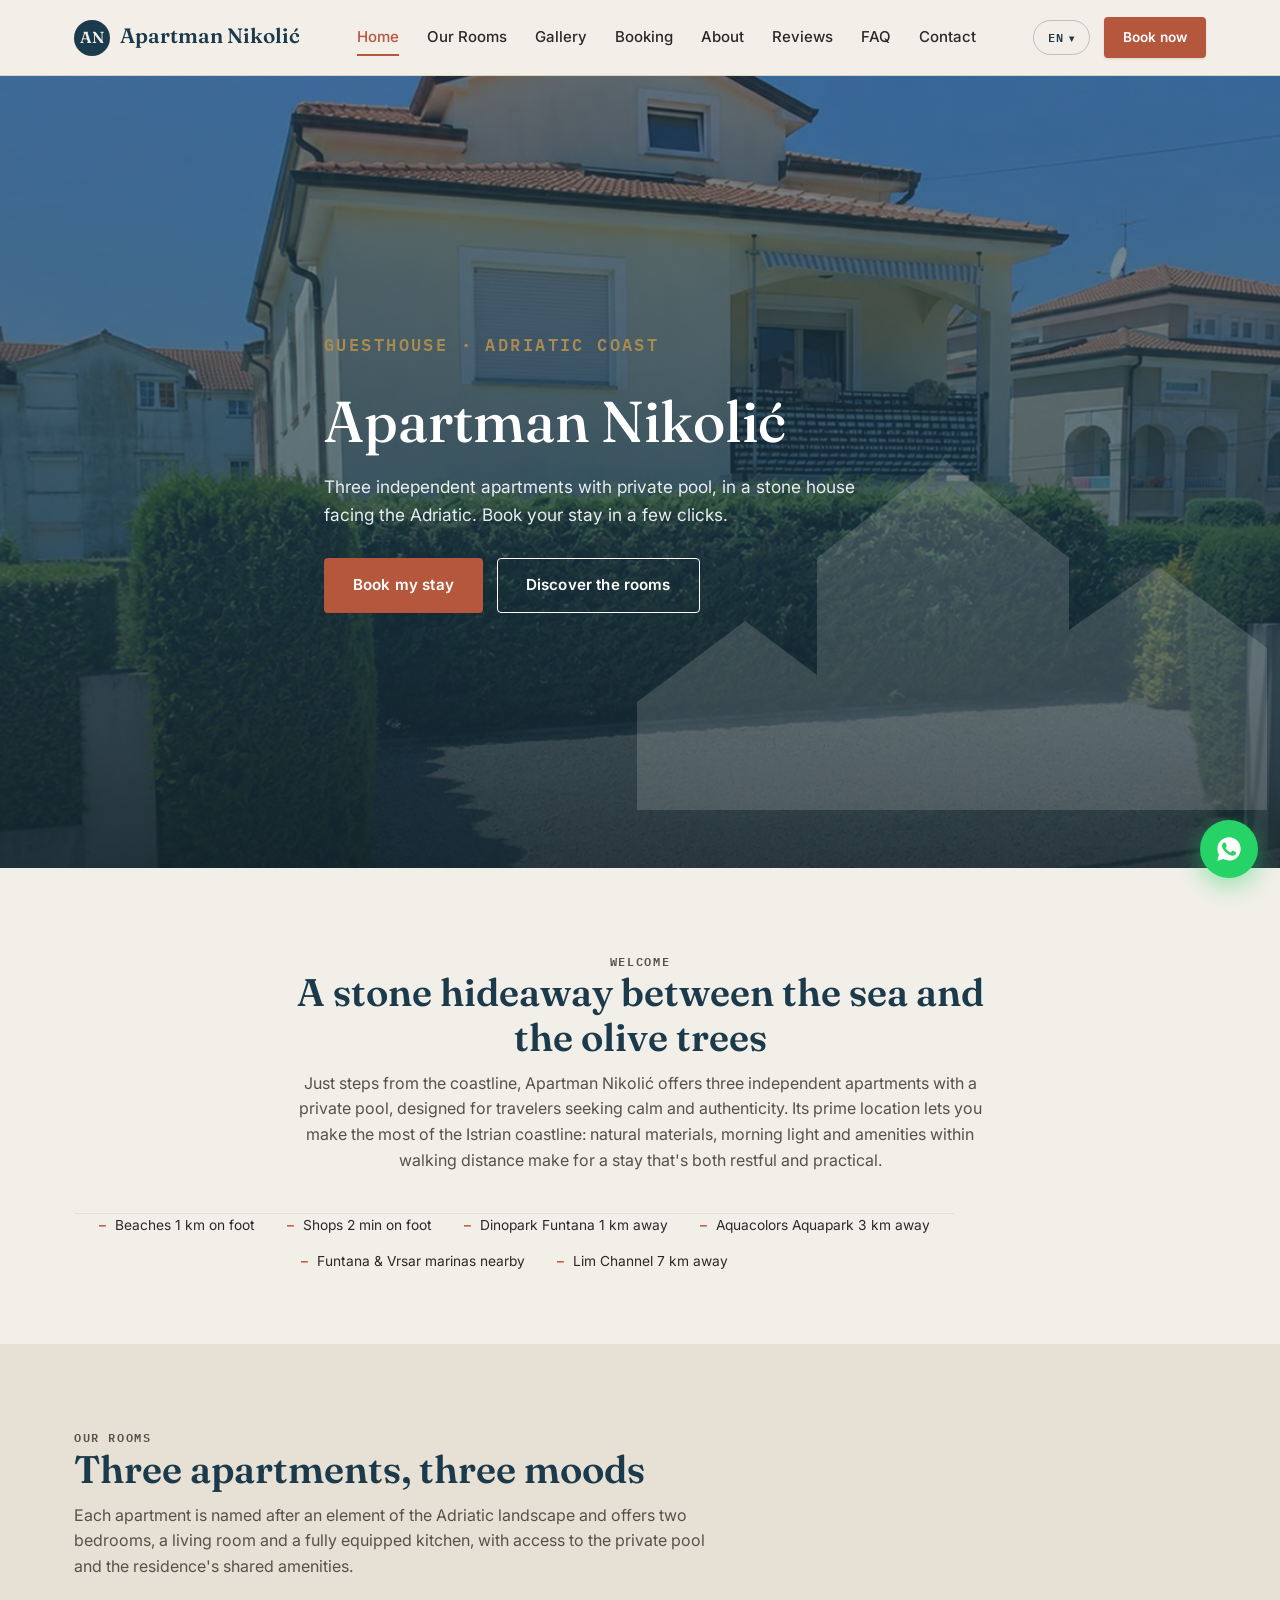
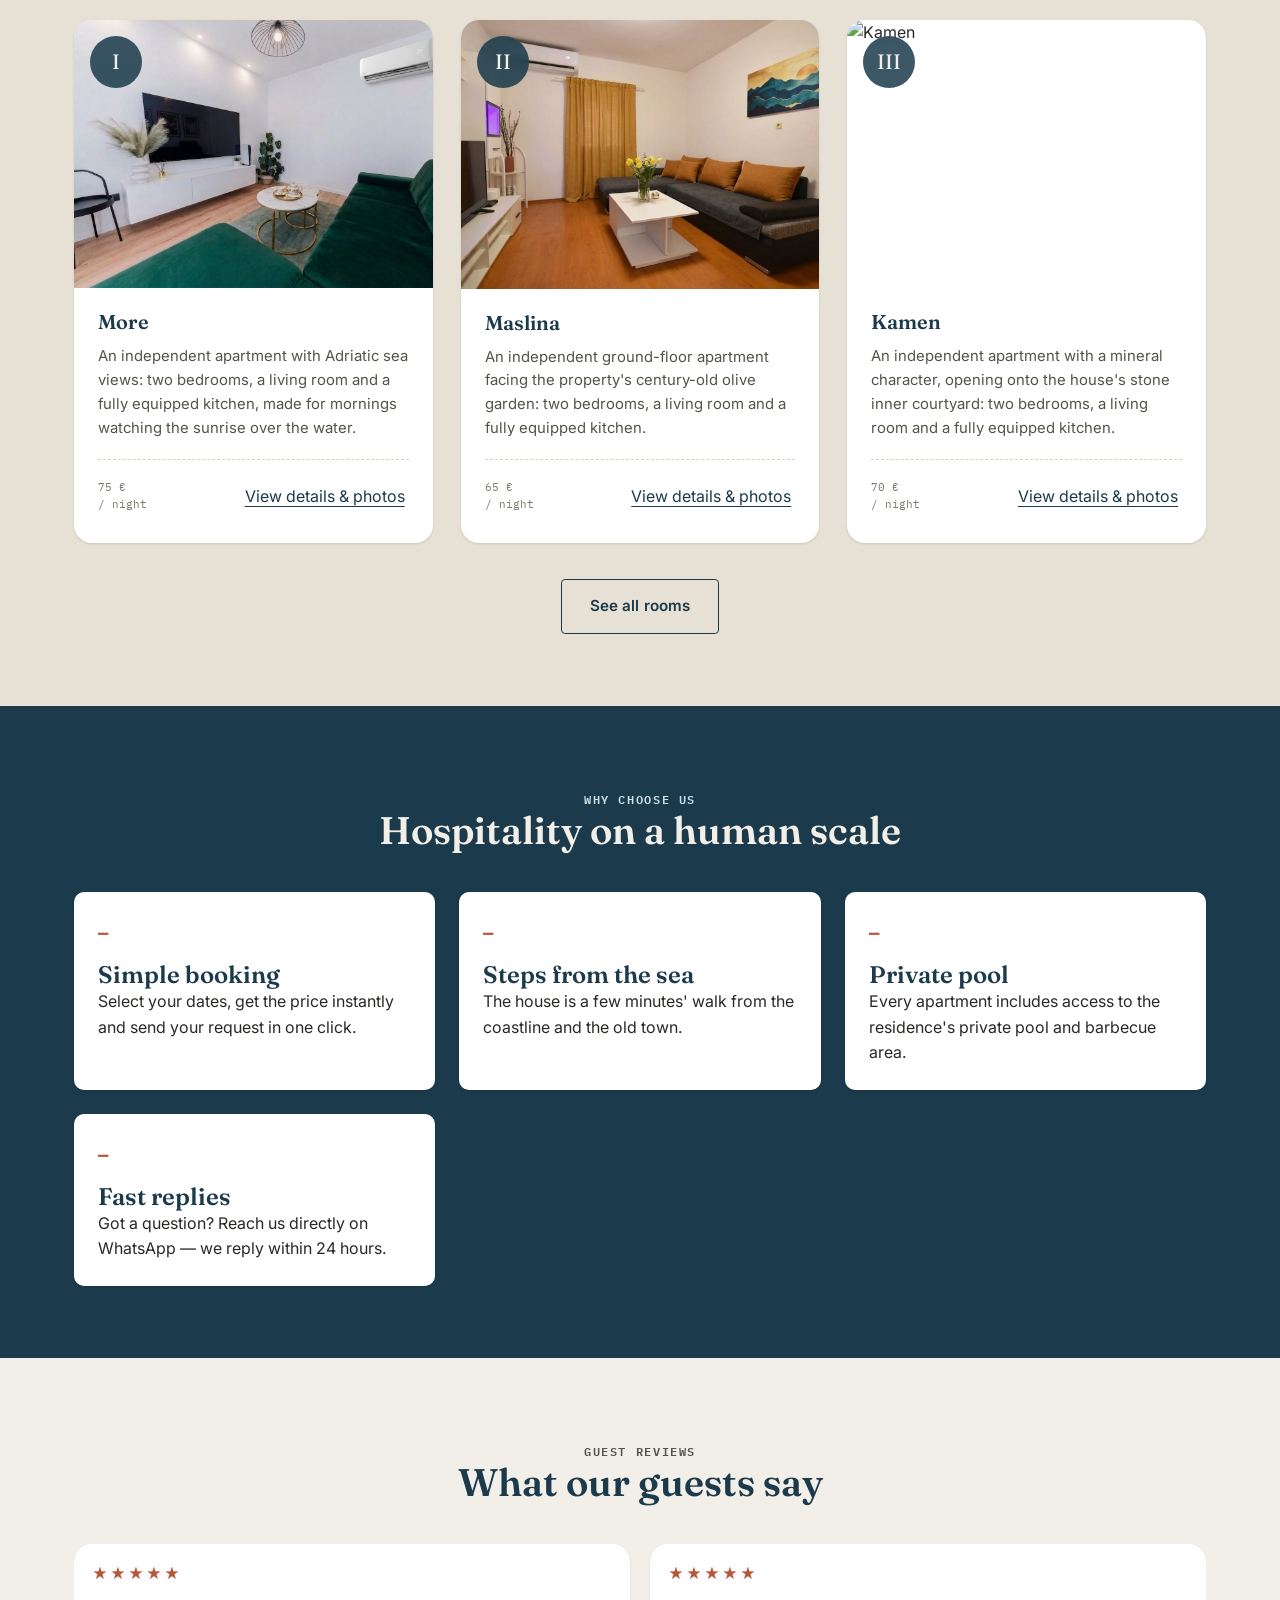
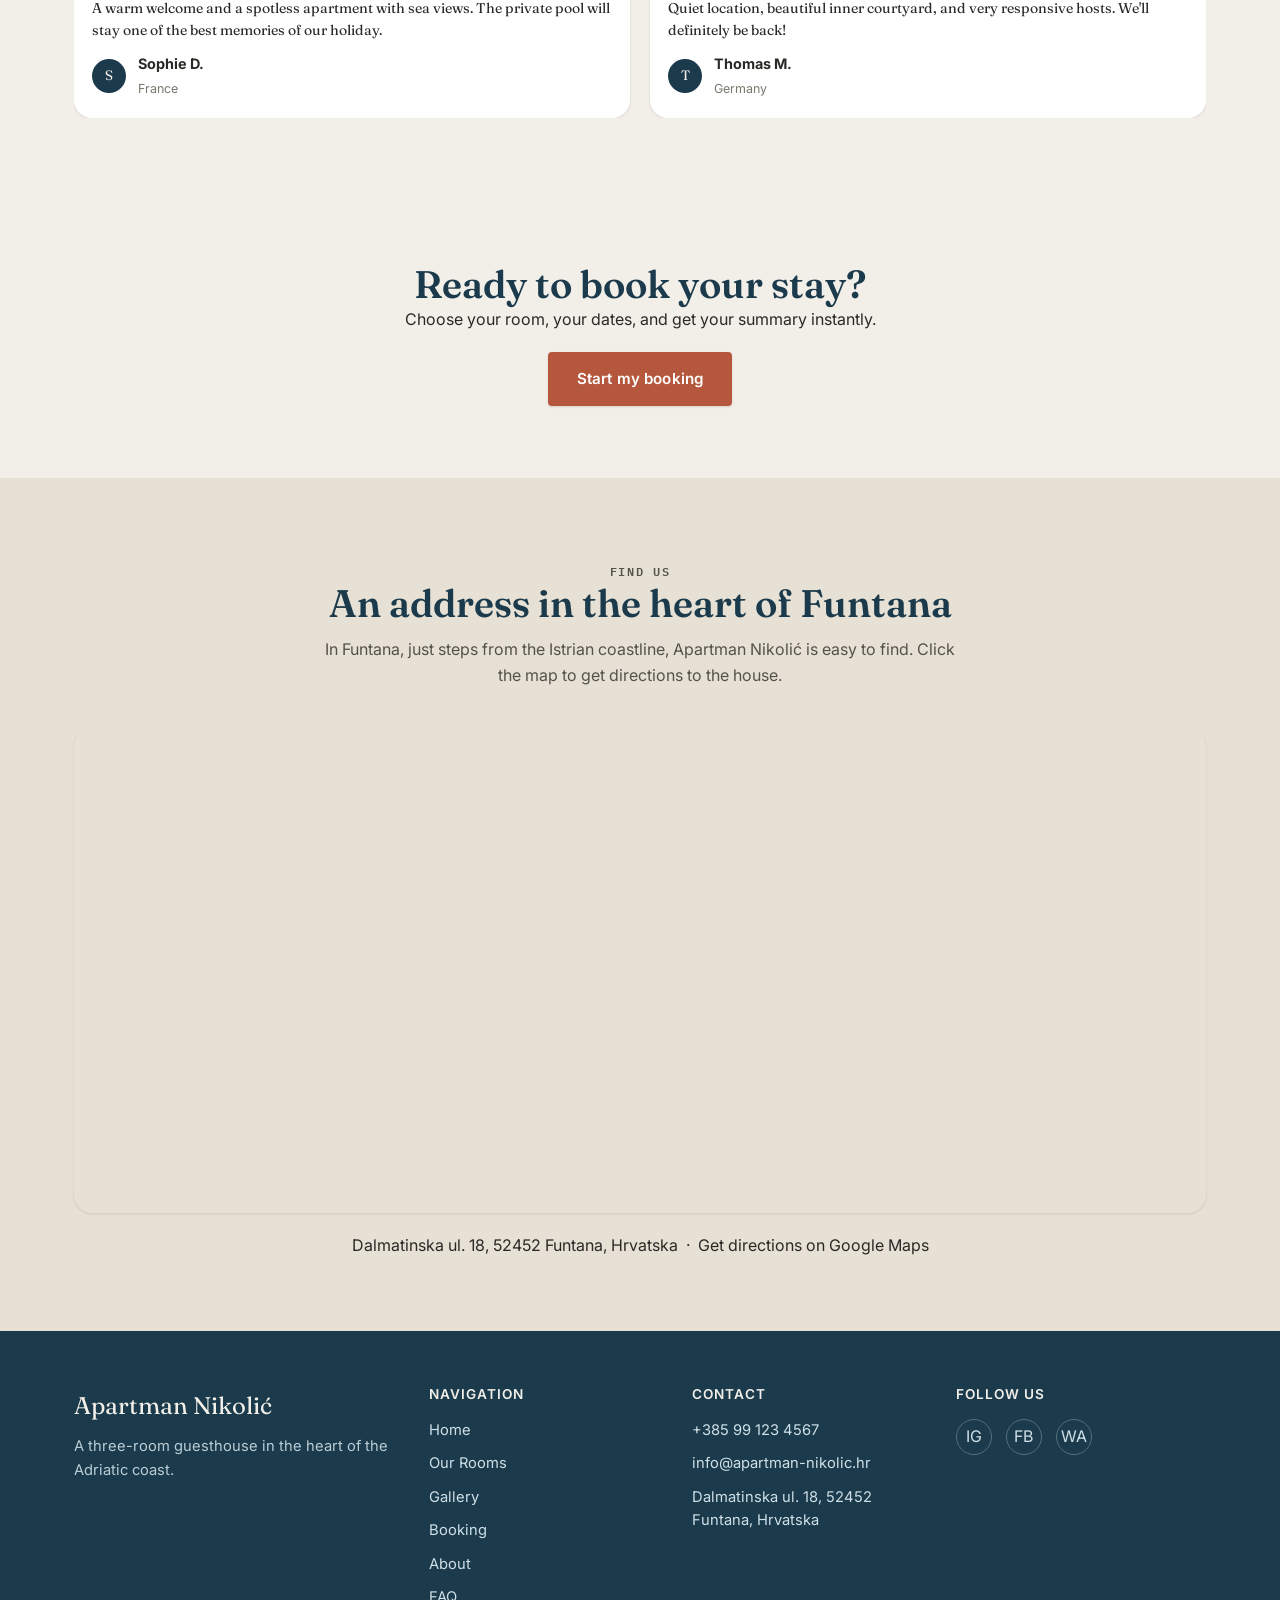
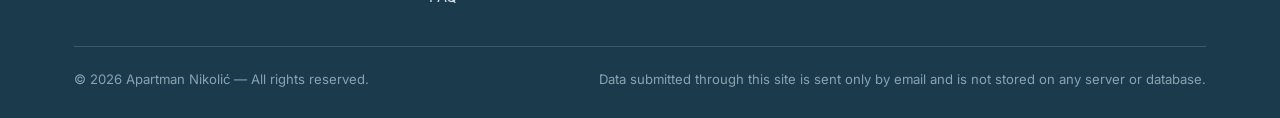
==== commit bf47a9c8: "Remove decorative emoji site-wide, add auto-advancing testimonial carousel - Replace emoji icons (la" ====
--- a/index.html
+++ b/index.html
@@ -54,13 +54,13 @@
     <div class="header-actions">
       <div class="lang-switch">
         <button type="button" class="lang-switch__btn" aria-haspopup="true" aria-expanded="false" data-i18n-aria-label="common.chooseLanguage">
-          <span aria-hidden="true">🌐</span> <span data-lang-current-label>HR</span> <span class="lang-switch__chevron">▾</span>
+          <span data-lang-current-label>HR</span> <span class="lang-switch__chevron">▾</span>
         </button>
         <div class="lang-switch__menu" role="menu">
-          <button type="button" class="lang-switch__option" data-lang="hr" role="menuitem"><span class="lang-switch__flag">🇭🇷</span> Hrvatski</button>
-          <button type="button" class="lang-switch__option" data-lang="en" role="menuitem"><span class="lang-switch__flag">🇬🇧</span> English</button>
-          <button type="button" class="lang-switch__option" data-lang="de" role="menuitem"><span class="lang-switch__flag">🇩🇪</span> Deutsch</button>
-          <button type="button" class="lang-switch__option" data-lang="fr" role="menuitem"><span class="lang-switch__flag">🇫🇷</span> Français</button>
+          <button type="button" class="lang-switch__option" data-lang="hr" role="menuitem">Hrvatski</button>
+          <button type="button" class="lang-switch__option" data-lang="en" role="menuitem">English</button>
+          <button type="button" class="lang-switch__option" data-lang="de" role="menuitem">Deutsch</button>
+          <button type="button" class="lang-switch__option" data-lang="fr" role="menuitem">Français</button>
         </div>
       </div>
       <a href="booking.html" class="btn btn-primary btn-sm" data-i18n="common.bookNow">Réserver</a>
@@ -171,10 +171,73 @@
         <h2 data-i18n="home.whySection.title">Un accueil à taille humaine</h2>
       </div>
       <div class="value-grid" id="whyGrid">
-        <div class="value-card"><span class="value-card__icon">🗝️</span><h3 data-i18n="home.whySection.items.0.title">…</h3><p data-i18n="home.whySection.items.0.text">…</p></div>
-        <div class="value-card"><span class="value-card__icon">🌊</span><h3 data-i18n="home.whySection.items.1.title">…</h3><p data-i18n="home.whySection.items.1.text">…</p></div>
-        <div class="value-card"><span class="value-card__icon">🏊</span><h3 data-i18n="home.whySection.items.2.title">…</h3><p data-i18n="home.whySection.items.2.text">…</p></div>
-        <div class="value-card"><span class="value-card__icon">💬</span><h3 data-i18n="home.whySection.items.3.title">…</h3><p data-i18n="home.whySection.items.3.text">…</p></div>
+        <div class="value-card"><span class="value-card__icon value-card__icon--plain">–</span><h3 data-i18n="home.whySection.items.0.title">…</h3><p data-i18n="home.whySection.items.0.text">…</p></div>
+        <div class="value-card"><span class="value-card__icon value-card__icon--plain">–</span><h3 data-i18n="home.whySection.items.1.title">…</h3><p data-i18n="home.whySection.items.1.text">…</p></div>
+        <div class="value-card"><span class="value-card__icon value-card__icon--plain">–</span><h3 data-i18n="home.whySection.items.2.title">…</h3><p data-i18n="home.whySection.items.2.text">…</p></div>
+        <div class="value-card"><span class="value-card__icon value-card__icon--plain">–</span><h3 data-i18n="home.whySection.items.3.title">…</h3><p data-i18n="home.whySection.items.3.text">…</p></div>
+      </div>
+    </div>
+  </section>
+
+  <section class="section">
+    <div class="container">
+      <div class="section-head section-head--center" style="max-width:640px;">
+        <p class="eyebrow" data-i18n="home.testimonialsSection.eyebrow">AVIS CLIENTS</p>
+        <h2 data-i18n="home.testimonialsSection.title">Ce que disent nos hôtes</h2>
+      </div>
+      <div class="testimonial-carousel">
+        <div class="testimonial-carousel__viewport">
+          <div class="testimonial-carousel__track" id="testimonialTrack">
+            <article class="review-card review-card--sm">
+              <div class="review-card__stars">★★★★★</div>
+              <p class="review-card__quote" data-i18n="reviewsPage.list.0.quote">…</p>
+              <div class="review-card__author">
+                <div class="review-avatar">S</div>
+                <div><strong data-i18n="reviewsPage.list.0.author">Sophie D.</strong><span data-i18n="reviewsPage.list.0.origin">France</span></div>
+              </div>
+            </article>
+            <article class="review-card review-card--sm">
+              <div class="review-card__stars">★★★★★</div>
+              <p class="review-card__quote" data-i18n="reviewsPage.list.1.quote">…</p>
+              <div class="review-card__author">
+                <div class="review-avatar">T</div>
+                <div><strong data-i18n="reviewsPage.list.1.author">Thomas M.</strong><span data-i18n="reviewsPage.list.1.origin">Allemagne</span></div>
+              </div>
+            </article>
+            <article class="review-card review-card--sm">
+              <div class="review-card__stars">★★★★★</div>
+              <p class="review-card__quote" data-i18n="reviewsPage.list.2.quote">…</p>
+              <div class="review-card__author">
+                <div class="review-avatar">I</div>
+                <div><strong data-i18n="reviewsPage.list.2.author">Ivana K.</strong><span data-i18n="reviewsPage.list.2.origin">Croatie</span></div>
+              </div>
+            </article>
+            <article class="review-card review-card--sm">
+              <div class="review-card__stars">★★★★☆</div>
+              <p class="review-card__quote" data-i18n="reviewsPage.list.3.quote">…</p>
+              <div class="review-card__author">
+                <div class="review-avatar">J</div>
+                <div><strong data-i18n="reviewsPage.list.3.author">James H.</strong><span data-i18n="reviewsPage.list.3.origin">Royaume-Uni</span></div>
+              </div>
+            </article>
+            <article class="review-card review-card--sm">
+              <div class="review-card__stars">★★★★★</div>
+              <p class="review-card__quote" data-i18n="reviewsPage.list.4.quote">…</p>
+              <div class="review-card__author">
+                <div class="review-avatar">L</div>
+                <div><strong data-i18n="reviewsPage.list.4.author">Laura B.</strong><span data-i18n="reviewsPage.list.4.origin">Autriche</span></div>
+              </div>
+            </article>
+            <article class="review-card review-card--sm">
+              <div class="review-card__stars">★★★★★</div>
+              <p class="review-card__quote" data-i18n="reviewsPage.list.5.quote">…</p>
+              <div class="review-card__author">
+                <div class="review-avatar">N</div>
+                <div><strong data-i18n="reviewsPage.list.5.author">Noah V.</strong><span data-i18n="reviewsPage.list.5.origin">Pays-Bas</span></div>
+              </div>
+            </article>
+          </div>
+        </div>
       </div>
     </div>
   </section>
@@ -282,5 +345,6 @@
 <script src="assets/js/rooms-data.js?v=2"></script>
 <script src="assets/js/main.js?v=2"></script>
 <script src="assets/js/rooms-ui.js?v=2"></script>
+<script src="assets/js/testimonials.js?v=2"></script>
 </body>
 </html>
--- a/assets/css/style.css
+++ b/assets/css/style.css
@@ -593,6 +593,21 @@
 .rating-summary__stars { color: var(--color-terracotta); font-size: 1.1rem; letter-spacing: 3px; }
 .rating-summary__count { font-size: 0.84rem; color: #7a776d; }
 
+/* ---------- Testimonial carousel (home) ---------- */
+.testimonial-carousel { display: flex; align-items: center; gap: 16px; margin-top: 36px; }
+.testimonial-carousel__viewport {
+  flex: 1; overflow-x: auto; scroll-snap-type: x mandatory;
+  scrollbar-width: none;
+}
+.testimonial-carousel__viewport::-webkit-scrollbar { display: none; }
+.testimonial-carousel__track { display: flex; gap: 20px; }
+.review-card--sm { width: calc(50% - 10px); flex: 0 0 calc(50% - 10px); padding: 18px; gap: 10px; scroll-snap-align: start; }
+.review-card--sm .review-card__quote { font-size: 0.88rem; }
+.review-card--sm .review-avatar { width: 34px; height: 34px; font-size: 0.85rem; }
+@media (max-width: 640px) {
+  .review-card--sm { width: 100%; flex: 0 0 100%; }
+}
+
 /* ---------- About page ---------- */
 .split-block { display: grid; grid-template-columns: 1fr 1fr; gap: 52px; align-items: center; }
 .split-block__media { border-radius: var(--radius-lg); overflow: hidden; aspect-ratio: 4/3; box-shadow: var(--shadow-md); }
@@ -619,7 +634,7 @@
 .contact-info-card { background: var(--color-white); border-radius: var(--radius-lg); padding: 28px; box-shadow: var(--shadow-sm); }
 .contact-info-row { display: flex; gap: 14px; padding: 14px 0; border-bottom: 1px solid var(--color-stone-dark); }
 .contact-info-row:last-child { border-bottom: none; }
-.contact-info-row__icon { width: 40px; height: 40px; border-radius: 50%; background: var(--color-stone); display: flex; align-items: center; justify-content: center; flex: none; }
+.contact-info-row__icon { width: 40px; height: 40px; border-radius: 50%; background: var(--color-stone); display: flex; align-items: center; justify-content: center; flex: none; color: var(--color-terracotta); font-weight: 600; font-size: 1.2rem; }
 .contact-info-row strong { display: block; font-size: 0.88rem; }
 .contact-info-row span, .contact-info-row a { font-size: 0.86rem; color: #55524b; }
 .map-frame { border-radius: var(--radius-lg); overflow: hidden; box-shadow: var(--shadow-sm); margin-top: 24px; aspect-ratio: 16/10; }
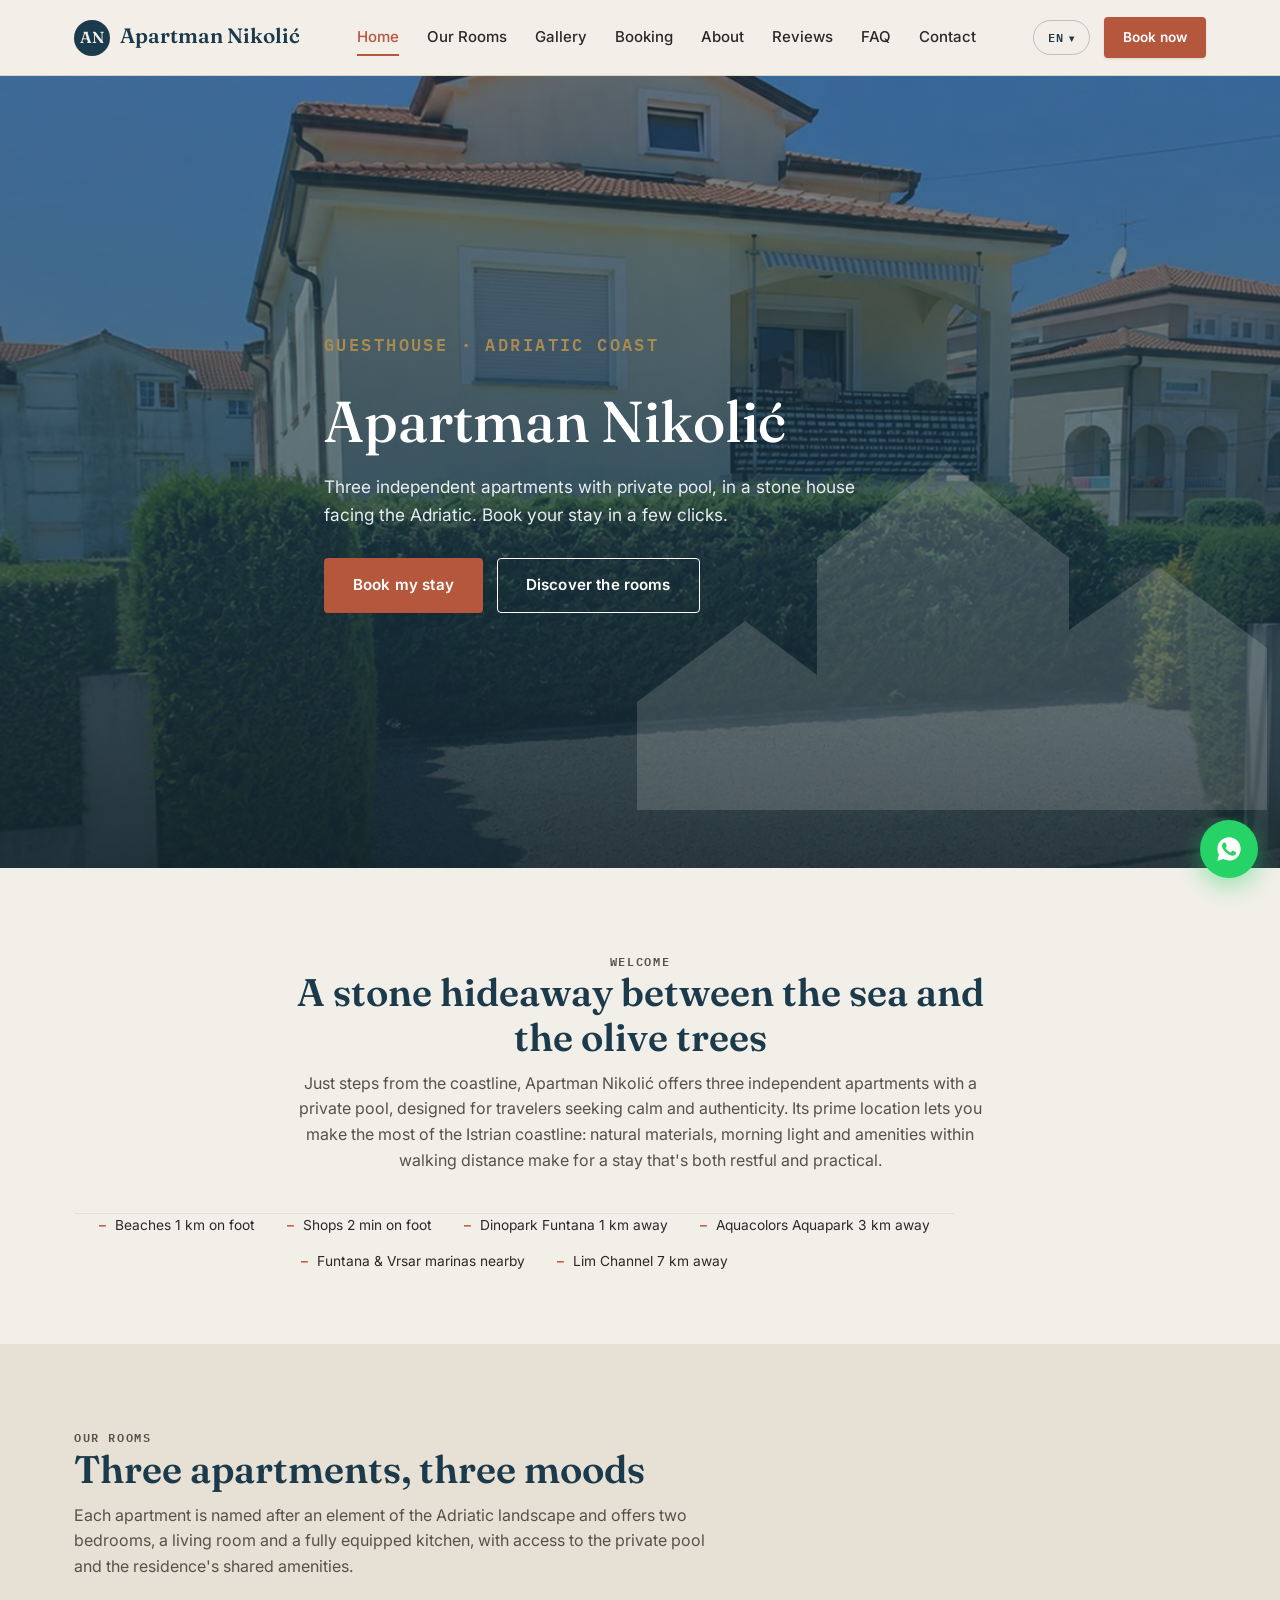
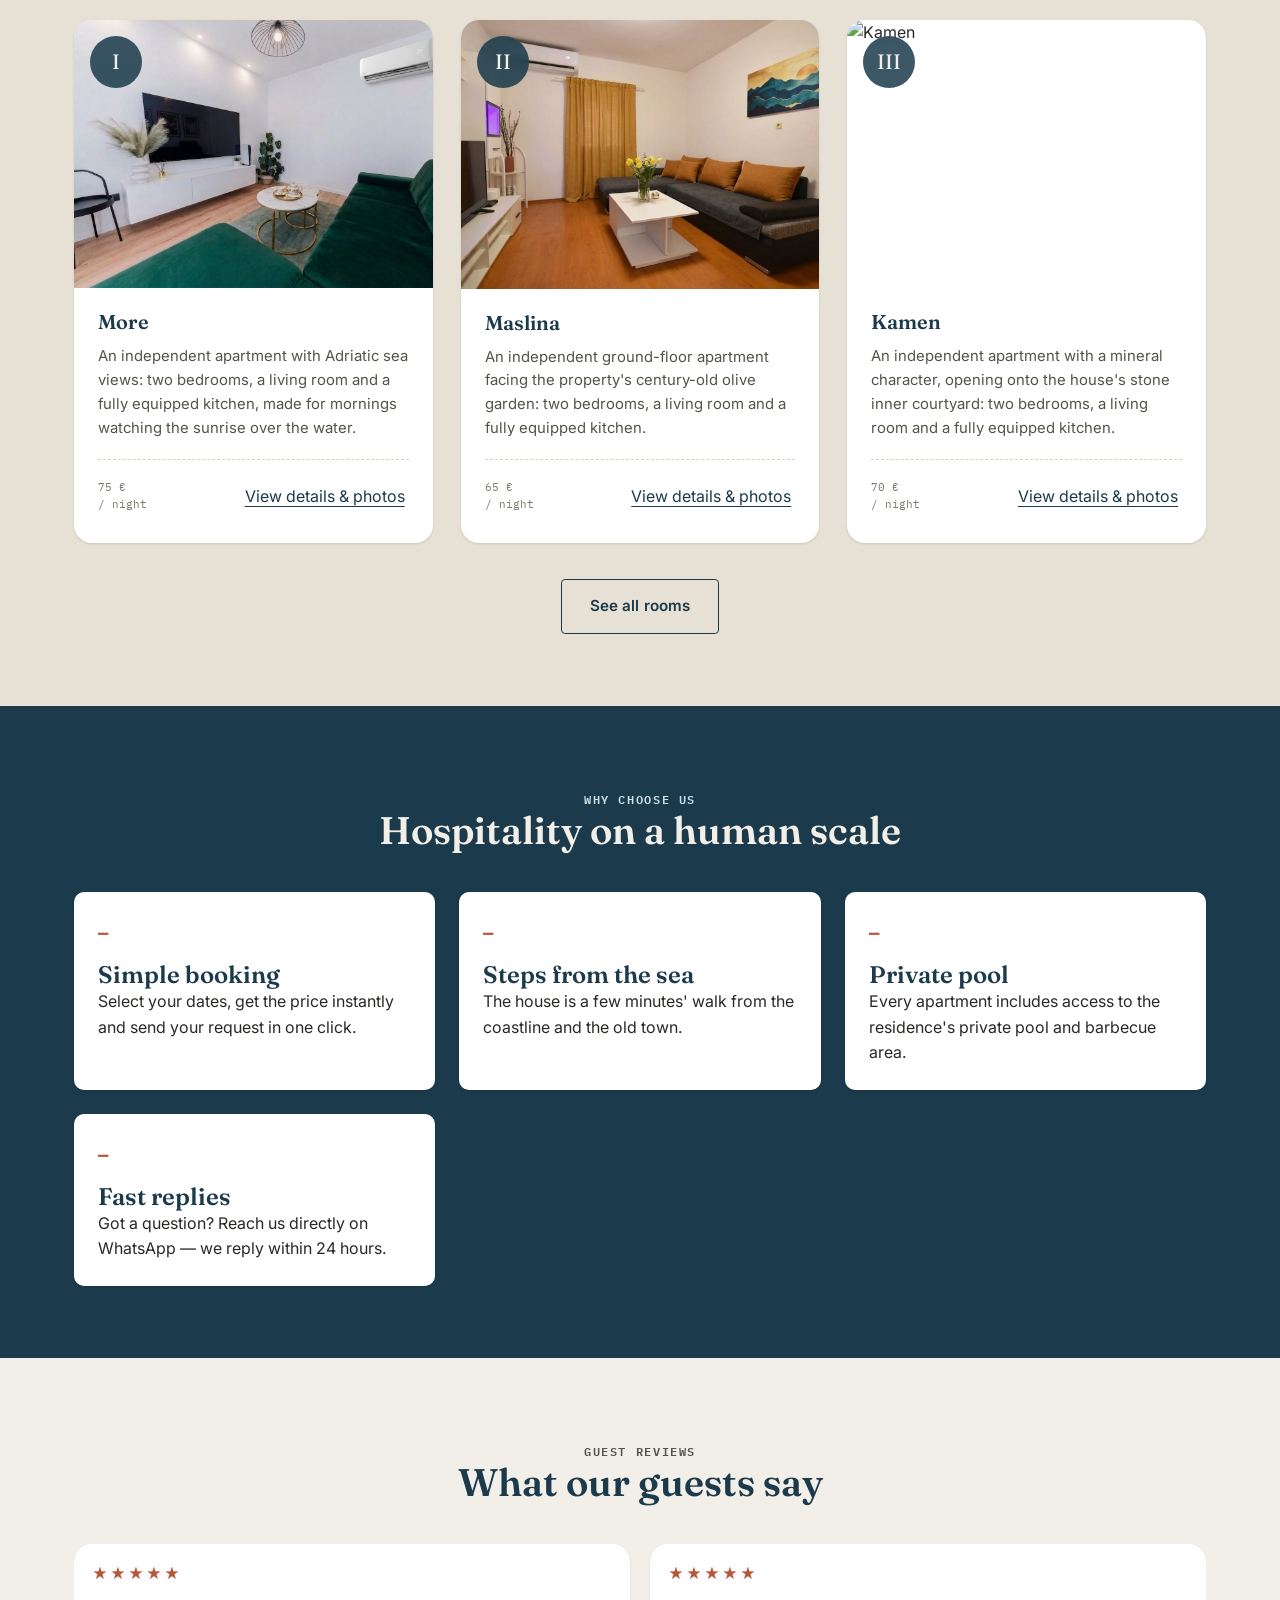
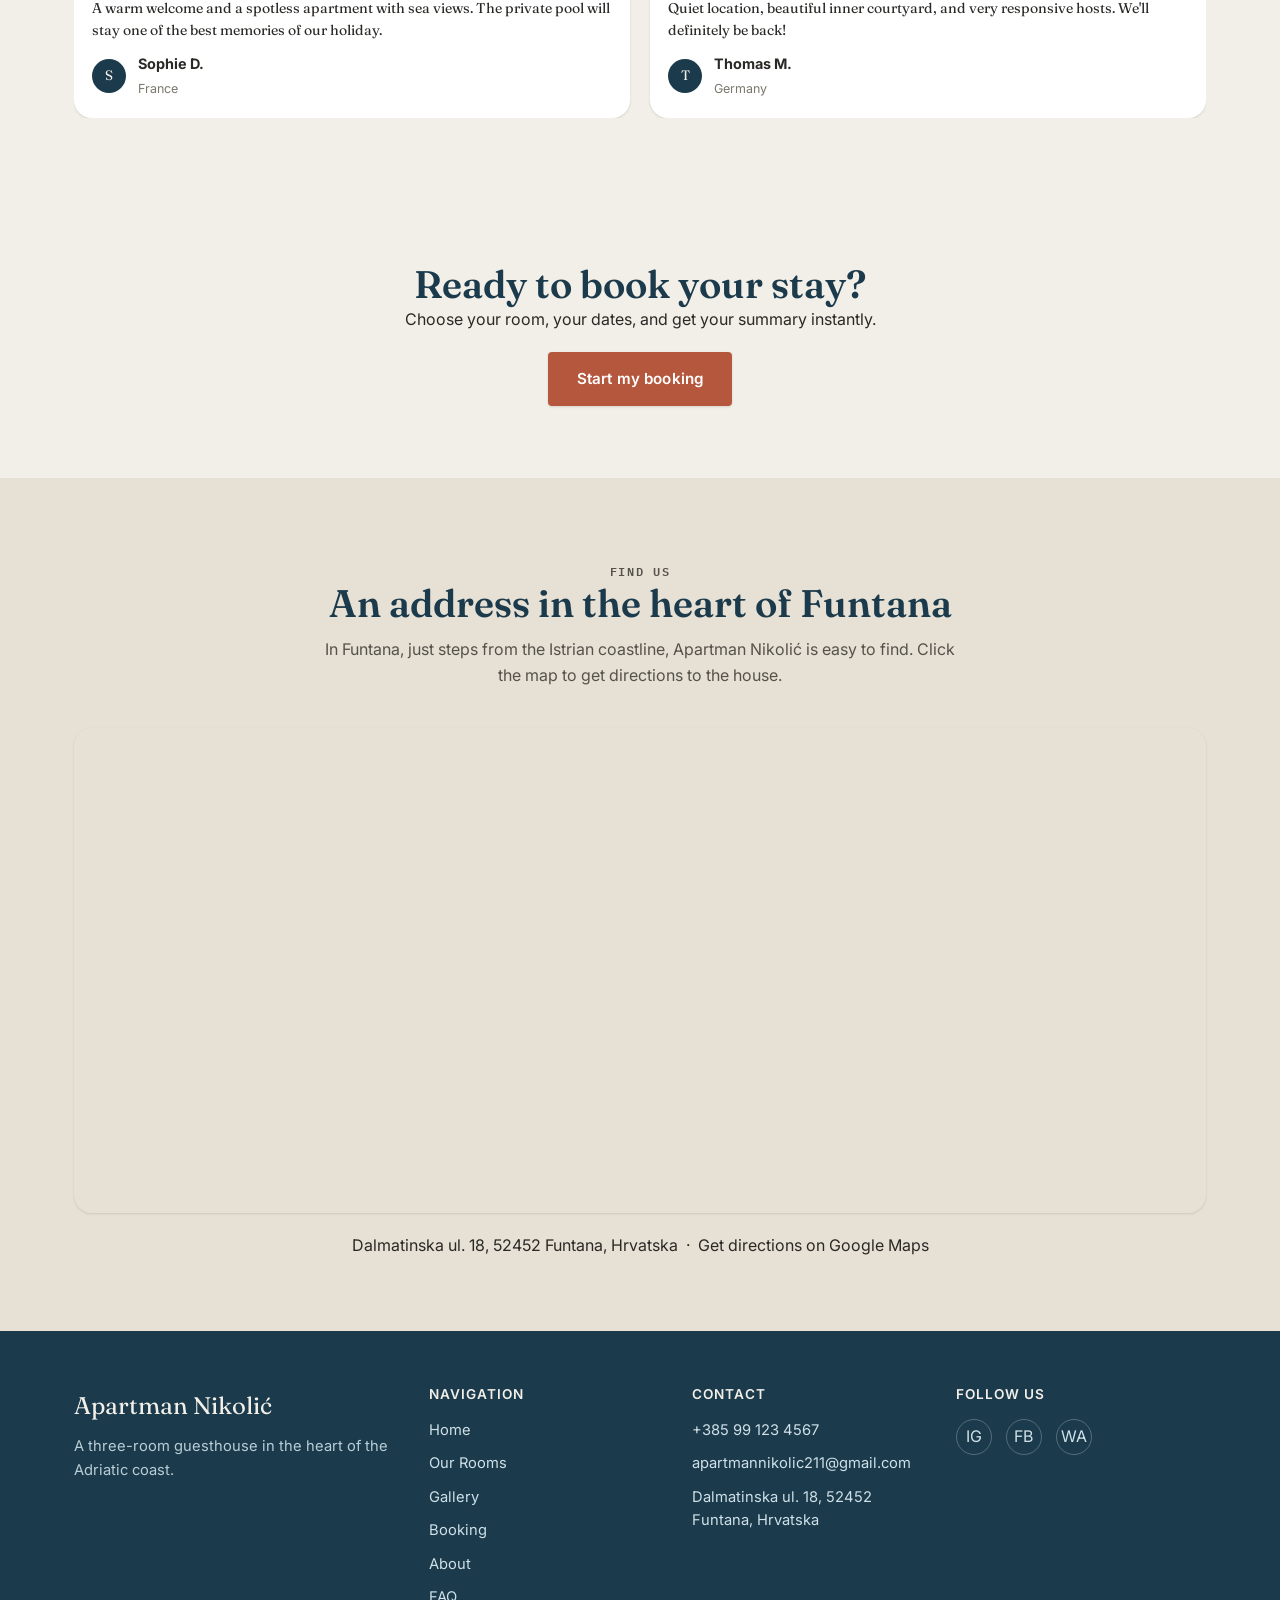
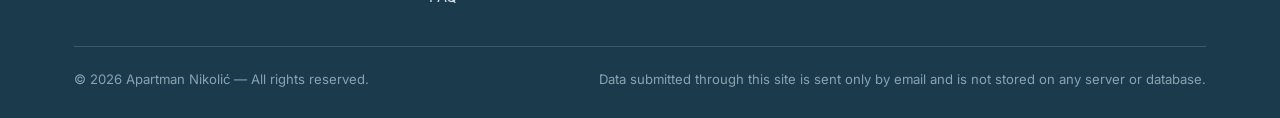
==== commit e30a952f: "Wire up EmailJS/mailto delivery, add room photo lightbox, fix nav overflow - Point contact email at " ====
--- a/index.html
+++ b/index.html
@@ -321,7 +321,12 @@
     <button type="button" class="modal__close" id="roomModalClose" data-i18n-aria-label="common.close" aria-label="Fermer">&times;</button>
     <div class="modal__grid">
       <div>
-        <div class="modal__gallery-main"><img id="roomModalMainImg" src="" alt=""></div>
+        <div class="modal__gallery-main" id="roomModalGalleryMain">
+          <img id="roomModalMainImg" src="" alt="">
+          <button type="button" class="modal__gallery-main__expand" id="roomModalExpandBtn" data-i18n-aria-label="common.viewFullscreen" aria-label="Voir en plein écran">
+            <svg width="18" height="18" viewBox="0 0 24 24" fill="currentColor" aria-hidden="true"><path d="M7 14H5v5h5v-2H7v-3zm-2-4h2V7h3V5H5v5zm12 7h-3v2h5v-5h-2v3zM14 5v2h3v3h2V5h-5z"/></svg>
+          </button>
+        </div>
         <div class="modal__thumbs" id="roomModalThumbs"></div>
       </div>
       <div class="modal__info">
@@ -340,6 +345,13 @@
   </div>
 </div>
 
+<div class="lightbox" id="lightbox">
+  <button type="button" class="lightbox__close" id="lightboxClose" aria-label="Fermer">&times;</button>
+  <button type="button" class="lightbox__nav lightbox__prev" id="lightboxPrev" aria-label="Précédent">&#8249;</button>
+  <img id="lightboxImg" src="" alt="">
+  <button type="button" class="lightbox__nav lightbox__next" id="lightboxNext" aria-label="Suivant">&#8250;</button>
+</div>
+
 <script src="assets/js/config.js?v=2"></script>
 <script src="assets/js/i18n.js?v=2"></script>
 <script src="assets/js/rooms-data.js?v=2"></script>
--- a/assets/css/style.css
+++ b/assets/css/style.css
@@ -403,8 +403,16 @@
   font-size: 1.1rem; z-index: 5;
 }
 .modal__grid { display: grid; grid-template-columns: 1.15fr 1fr; gap: 0; margin-top: -38px; }
-.modal__gallery-main { aspect-ratio: 4/3; overflow: hidden; border-radius: var(--radius-md); margin: 0 24px; }
+.modal__gallery-main { position: relative; aspect-ratio: 4/3; overflow: hidden; border-radius: var(--radius-md); margin: 0 24px; cursor: zoom-in; }
 .modal__gallery-main img { width: 100%; height: 100%; object-fit: cover; }
+.modal__gallery-main__expand {
+  position: absolute; bottom: 12px; right: 12px;
+  width: 38px; height: 38px; border-radius: 50%;
+  background: rgba(20,20,18,0.55); color: #fff;
+  display: flex; align-items: center; justify-content: center;
+  transition: background .2s ease;
+}
+.modal__gallery-main__expand:hover { background: rgba(20,20,18,0.8); }
 .modal__thumbs { display: flex; flex-wrap: wrap; gap: 8px; padding: 12px 24px 0; }
 .modal__thumbs img { width: 64px; height: 48px; object-fit: cover; border-radius: 6px; cursor: pointer; opacity: 0.6; }
 .modal__thumbs img.is-active { opacity: 1; outline: 2px solid var(--color-terracotta); }
@@ -663,7 +671,7 @@
   .value-grid { grid-template-columns: 1fr 1fr; }
 }
 
-@media (max-width: 720px) {
+@media (max-width: 1023px) {
   .main-nav { position: fixed; top: var(--header-h); left: 0; right: 0; bottom: 0;
     background: var(--color-stone); flex-direction: column; align-items: flex-start;
     padding: 26px 24px; gap: 4px; transform: translateX(100%); transition: transform .25s ease;
@@ -671,6 +679,13 @@
   .main-nav.is-open { transform: translateX(0); }
   .main-nav a { width: 100%; padding: 14px 0; font-size: 1.05rem; border-bottom: 1px solid var(--color-stone-dark); }
   .nav-toggle { display: flex; }
+}
+
+@media (max-width: 480px) {
+  .header-actions .btn { display: none; }
+}
+
+@media (max-width: 720px) {
   .room-grid { grid-template-columns: 1fr; }
   .review-grid { grid-template-columns: 1fr; }
   .footer-grid { grid-template-columns: 1fr; gap: 28px; }
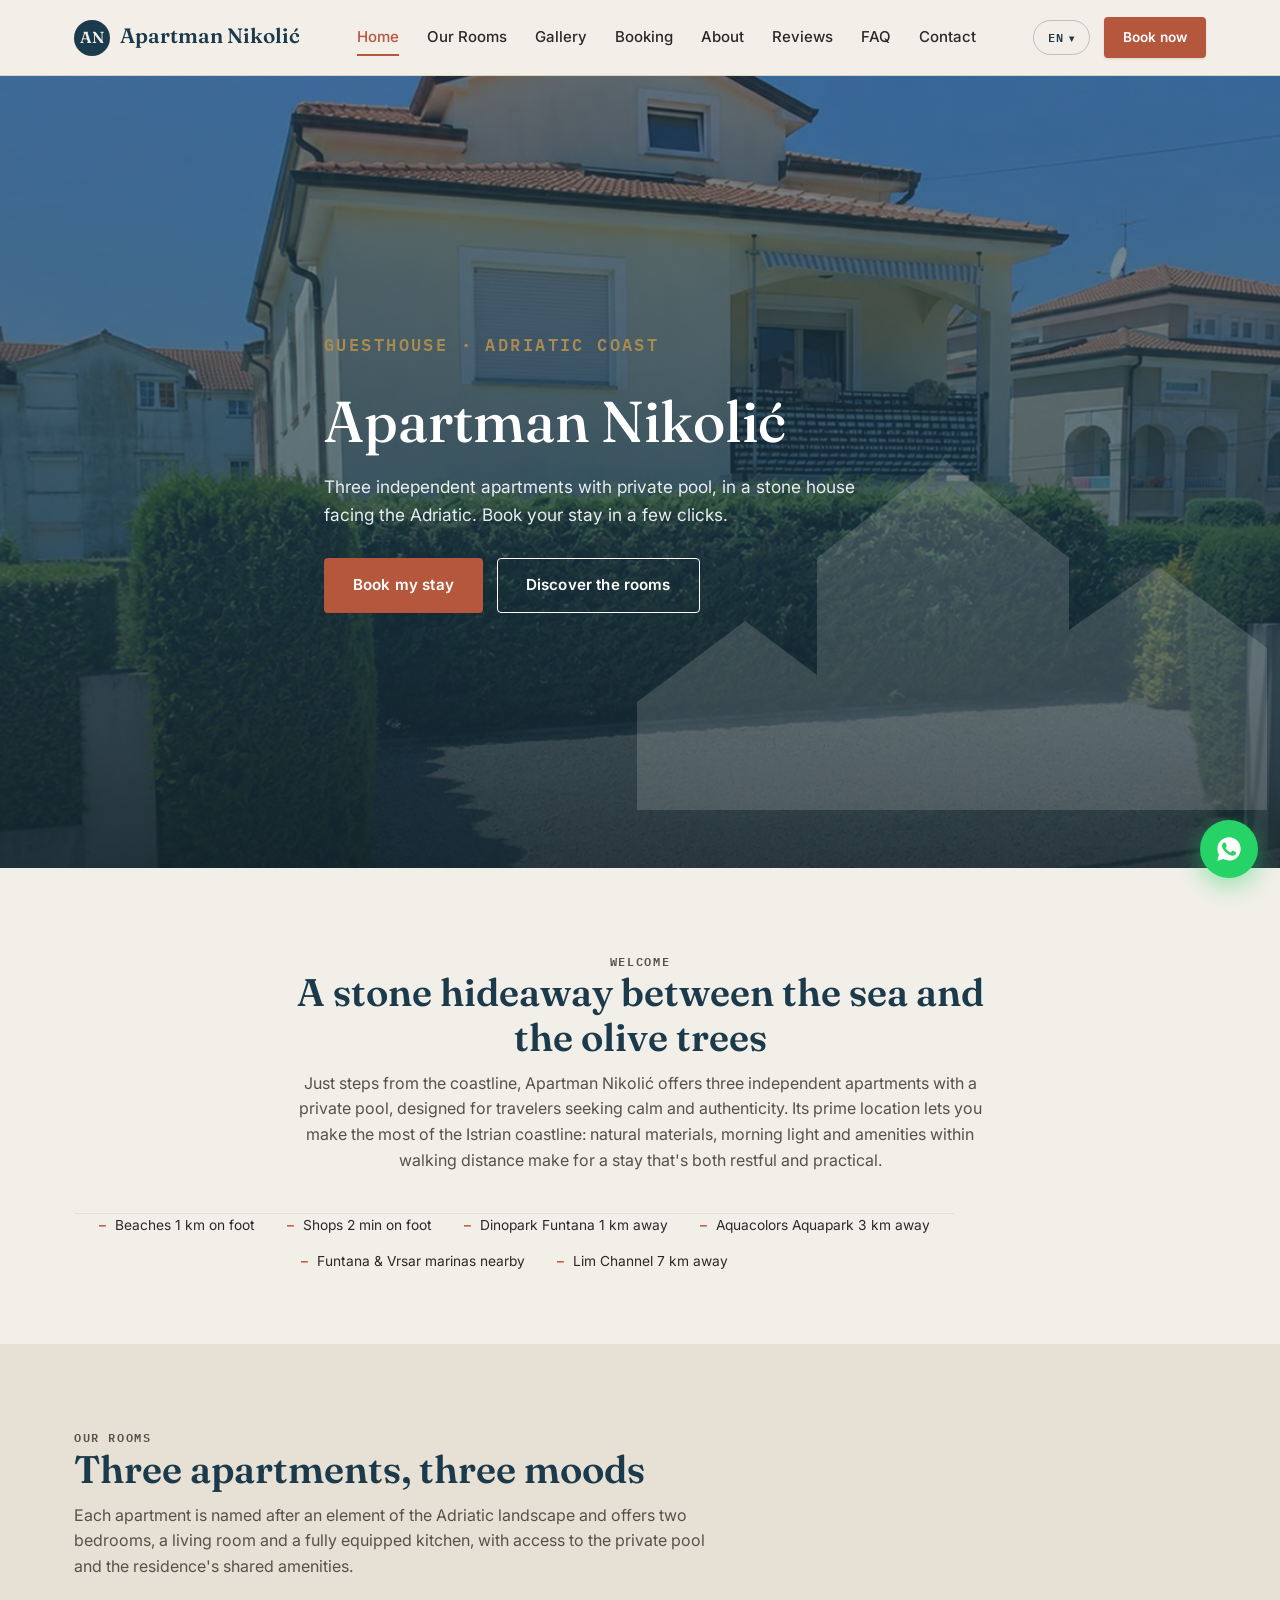
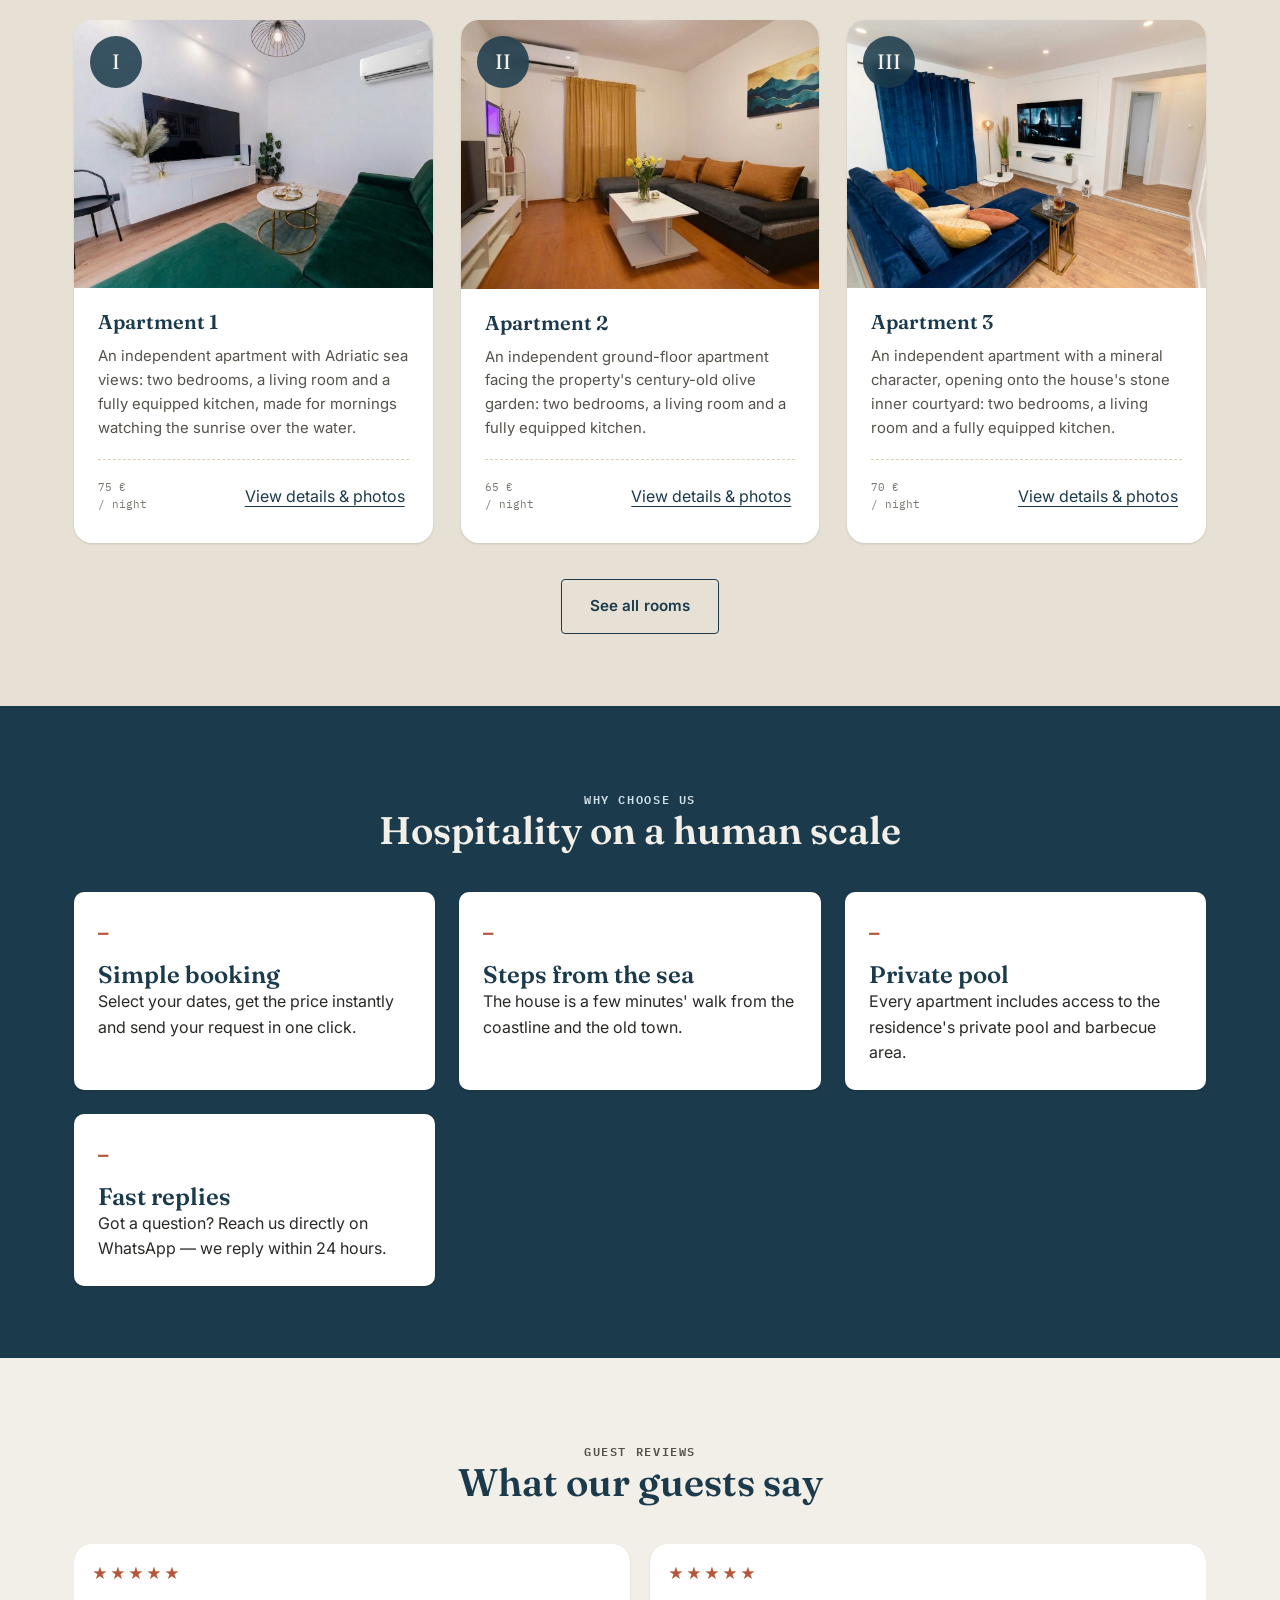
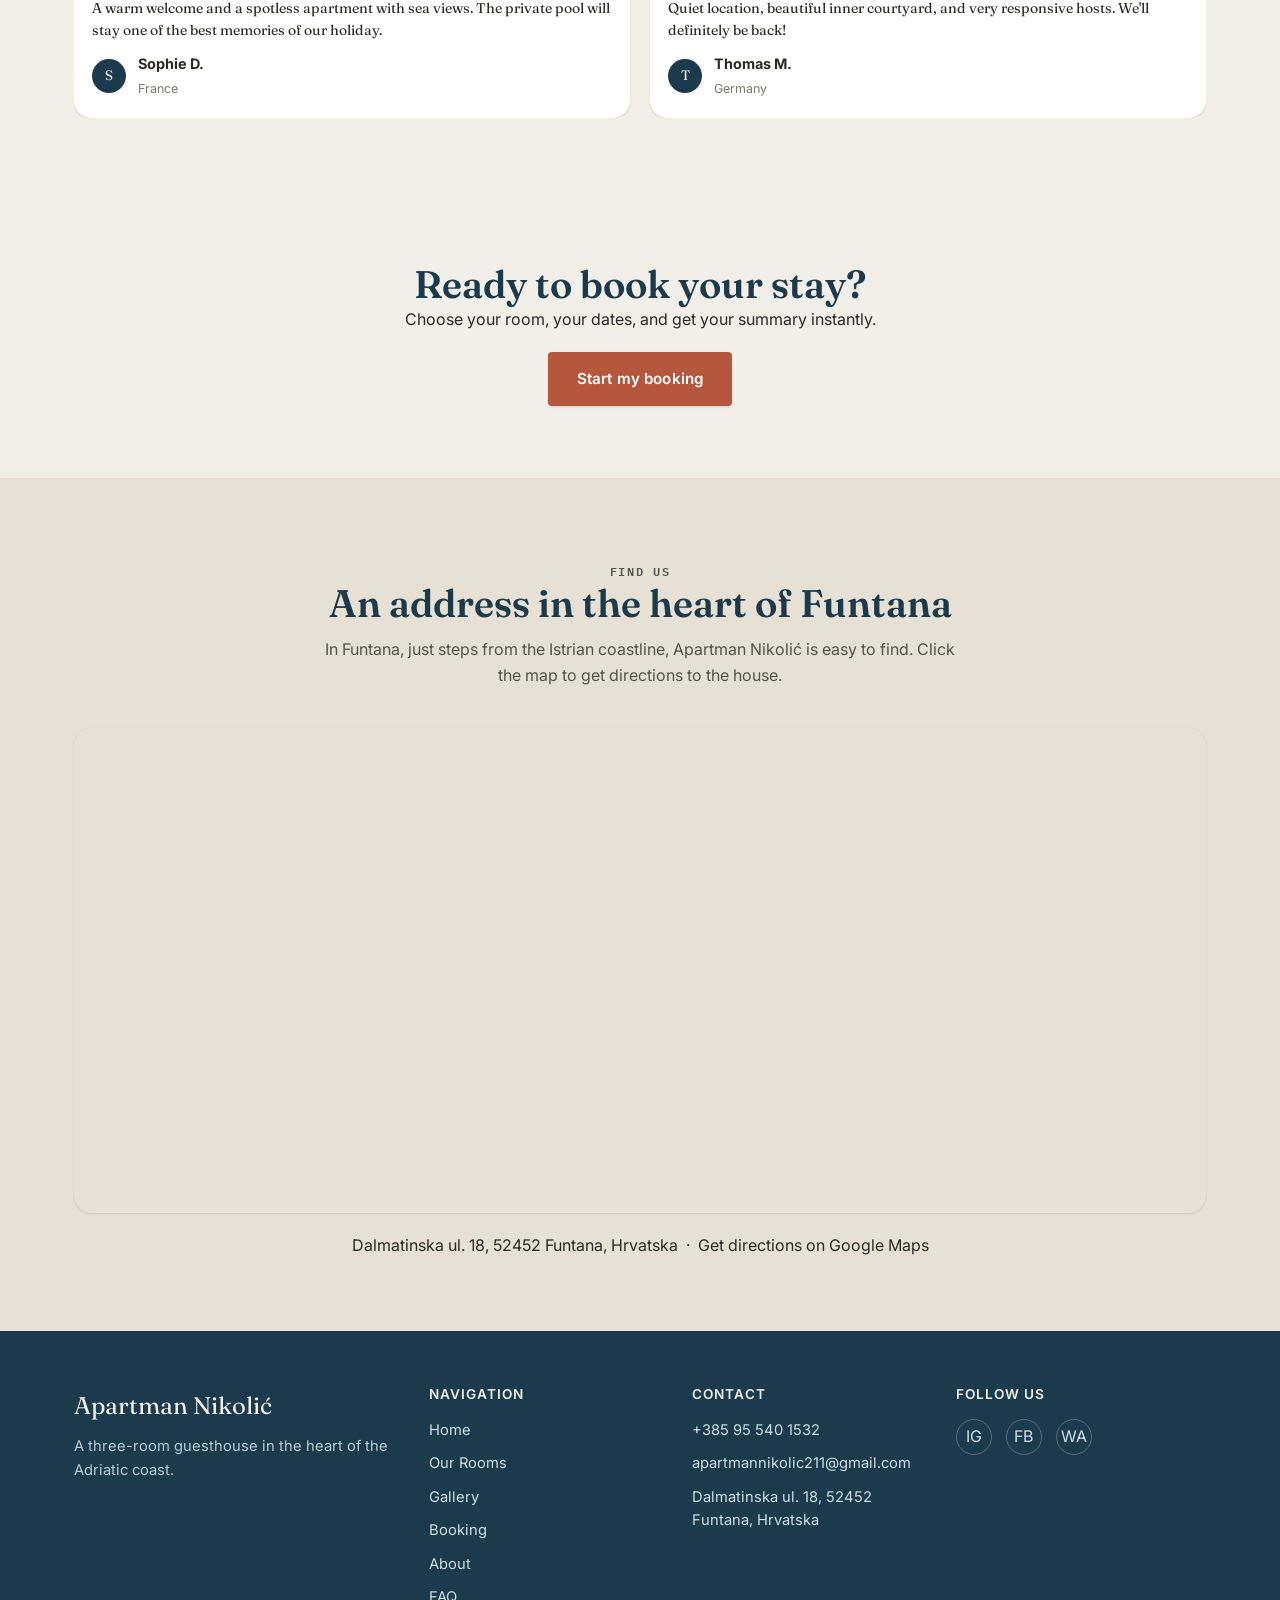
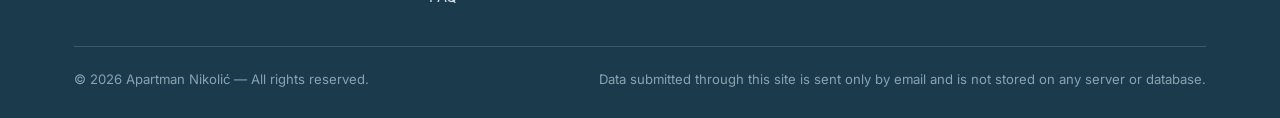
==== commit 6cbb41ce: "Add Appartement 3 photos, normalize room naming, update WhatsApp number Replace placeholder Kamen im" ====
--- a/index.html
+++ b/index.html
@@ -30,7 +30,7 @@
     "latitude": 45.1743317,
     "longitude": 13.6082821
   },
-  "telephone": "+385991234567",
+  "telephone": "+385955401532",
   "email": "info@apartman-nikolic.hr"
 }
 </script>
@@ -117,11 +117,11 @@
       <div class="room-grid">
         <article class="room-plaque">
           <div class="room-plaque__media">
-            <img src="assets/img/rooms/more/more-9.jpg" alt="More" loading="lazy">
+            <img src="assets/img/rooms/more/more-9.jpg" alt="Appartement 1" loading="lazy">
             <div class="room-plaque__numeral">I</div>
           </div>
           <div class="room-plaque__body">
-            <h3 class="room-plaque__name" data-i18n="rooms.I.name">More</h3>
+            <h3 class="room-plaque__name" data-i18n="rooms.I.name">Appartement 1</h3>
             <p class="room-plaque__desc" data-i18n="rooms.I.short">…</p>
             <div class="room-plaque__footer">
               <div class="room-plaque__price"><span data-room-price="I">75 €</span><span data-i18n="common.perNight"> / nuit</span></div>
@@ -131,11 +131,11 @@
         </article>
         <article class="room-plaque">
           <div class="room-plaque__media">
-            <img src="assets/img/rooms/maslina/maslina-5.png" alt="Maslina" loading="lazy">
+            <img src="assets/img/rooms/maslina/maslina-5.png" alt="Appartement 2" loading="lazy">
             <div class="room-plaque__numeral">II</div>
           </div>
           <div class="room-plaque__body">
-            <h3 class="room-plaque__name" data-i18n="rooms.II.name">Maslina</h3>
+            <h3 class="room-plaque__name" data-i18n="rooms.II.name">Appartement 2</h3>
             <p class="room-plaque__desc" data-i18n="rooms.II.short">…</p>
             <div class="room-plaque__footer">
               <div class="room-plaque__price"><span data-room-price="II">65 €</span><span data-i18n="common.perNight"> / nuit</span></div>
@@ -145,11 +145,11 @@
         </article>
         <article class="room-plaque">
           <div class="room-plaque__media">
-            <img src="https://picsum.photos/seed/apartman-nikolic-kamen-hero/1200/900" alt="Kamen" loading="lazy">
+            <img src="assets/img/rooms/kamen/kamen-1.png" alt="Appartement 3" loading="lazy">
             <div class="room-plaque__numeral">III</div>
           </div>
           <div class="room-plaque__body">
-            <h3 class="room-plaque__name" data-i18n="rooms.III.name">Kamen</h3>
+            <h3 class="room-plaque__name" data-i18n="rooms.III.name">Appartement 3</h3>
             <p class="room-plaque__desc" data-i18n="rooms.III.short">…</p>
             <div class="room-plaque__footer">
               <div class="room-plaque__price"><span data-room-price="III">70 €</span><span data-i18n="common.perNight"> / nuit</span></div>
@@ -291,7 +291,7 @@
       <div>
         <h4 data-i18n="footer.contactTitle">Contact</h4>
         <div class="footer-links">
-          <a data-config-href="tel" data-config="contactPhoneDisplay">+385 99 123 4567</a>
+          <a data-config-href="tel" data-config="contactPhoneDisplay">+385 95 540 1532</a>
           <a data-config-href="email" data-config="contactEmail">info@apartman-nikolic.hr</a>
           <a data-config-href="map" data-config="address" target="_blank" rel="noopener">Dalmatinska ul. 18, 52452 Funtana, Hrvatska</a>
         </div>
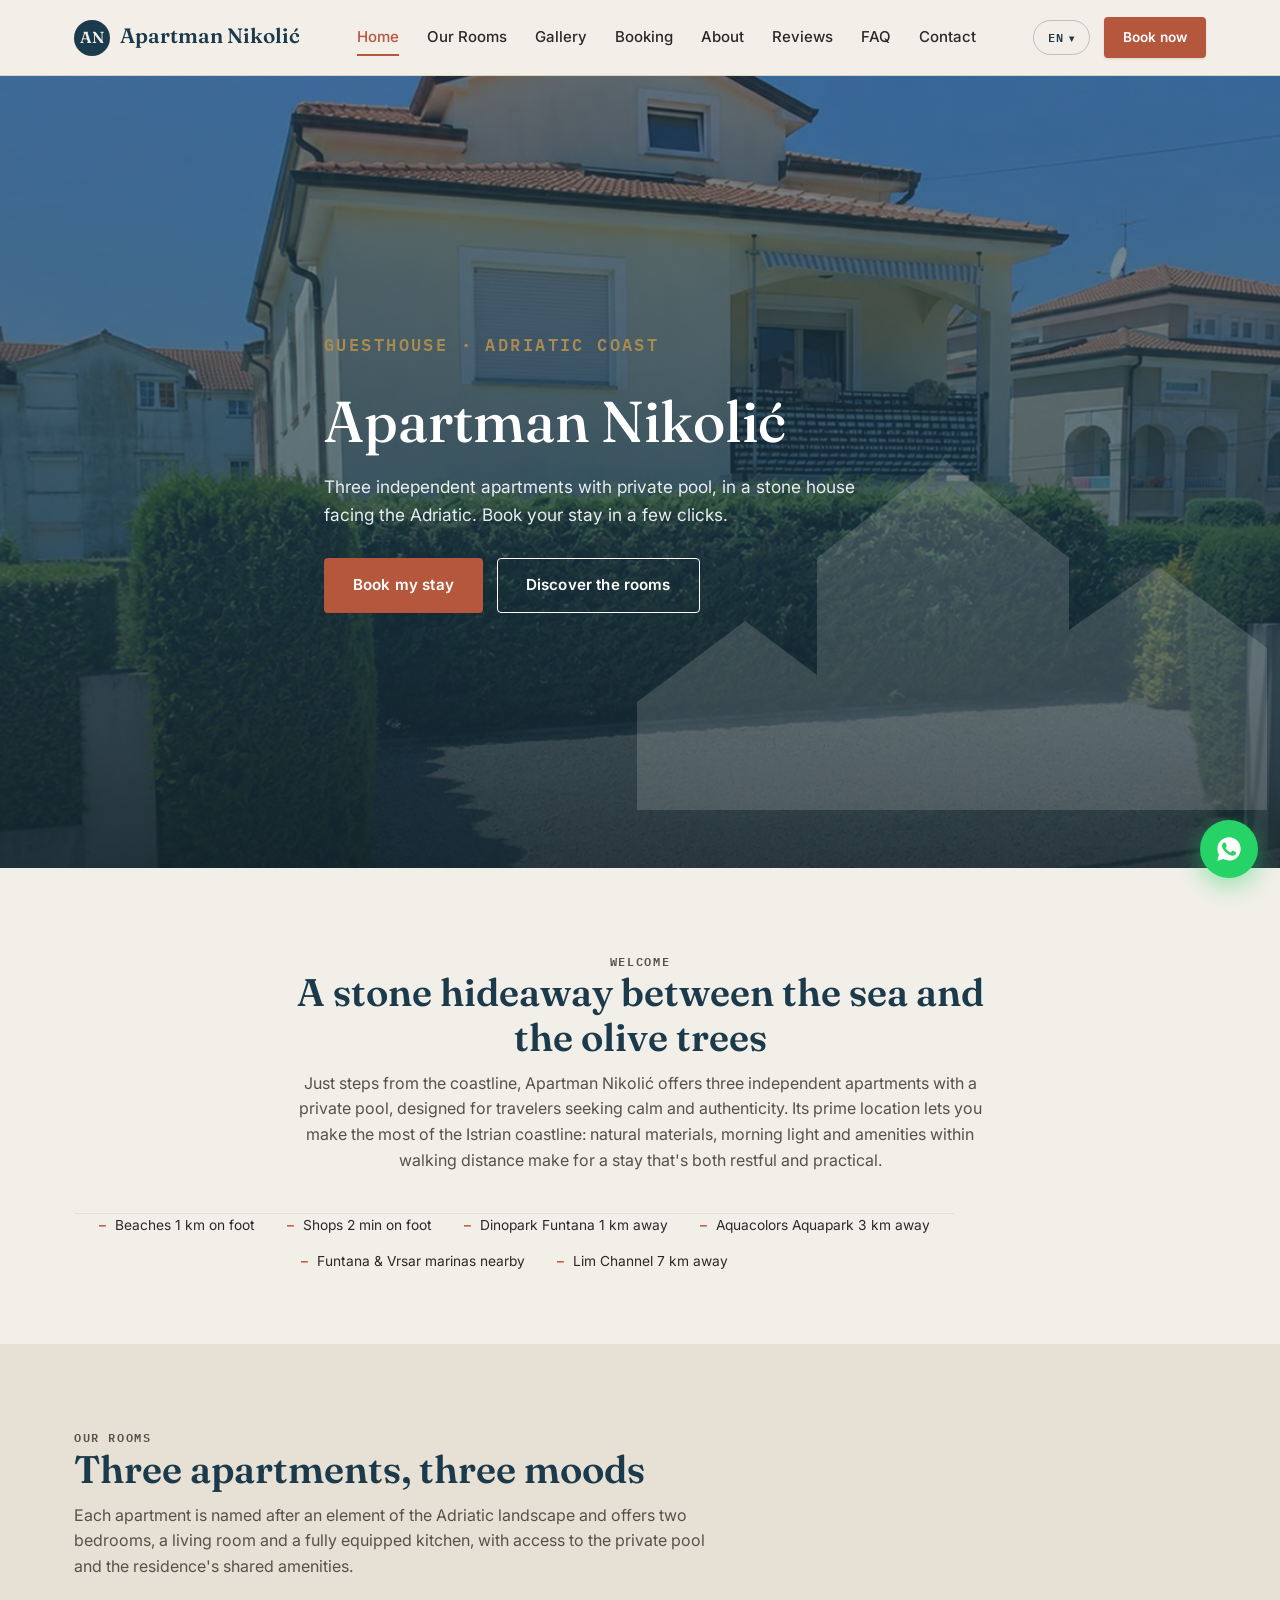
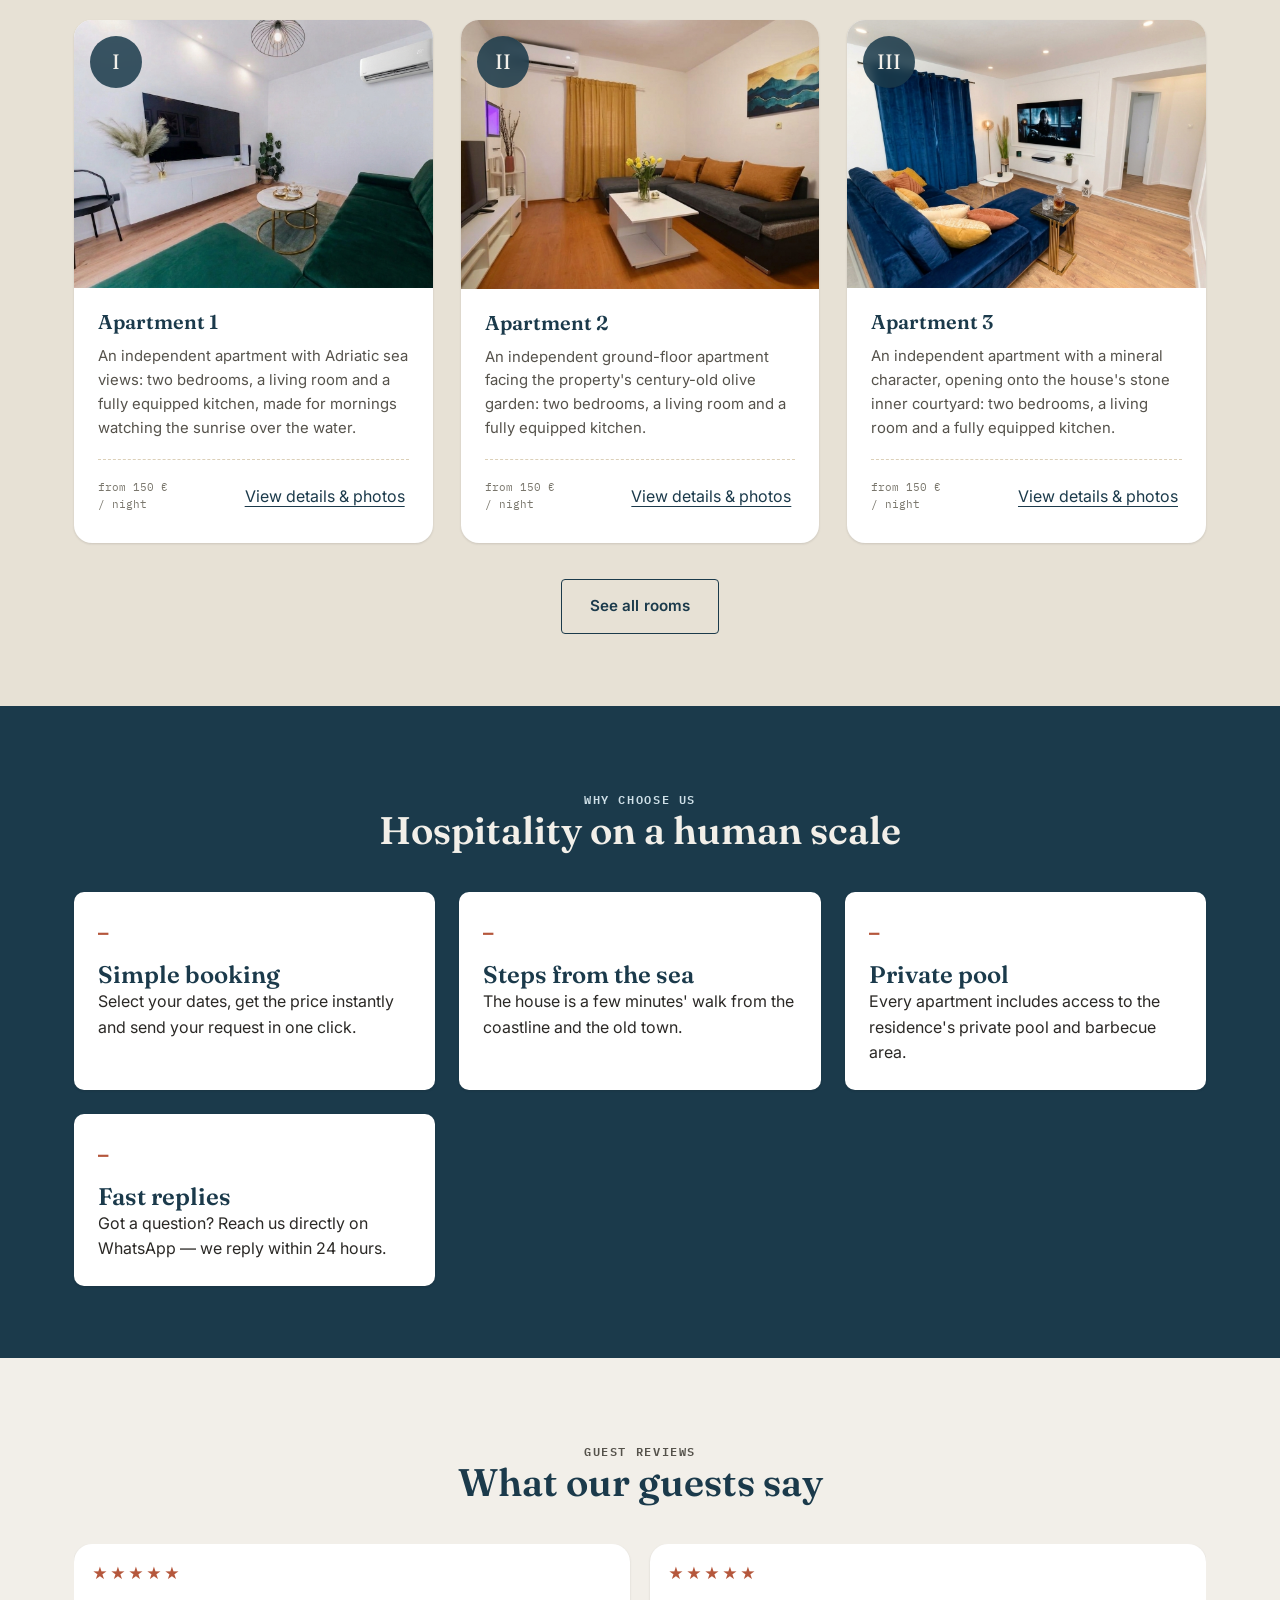
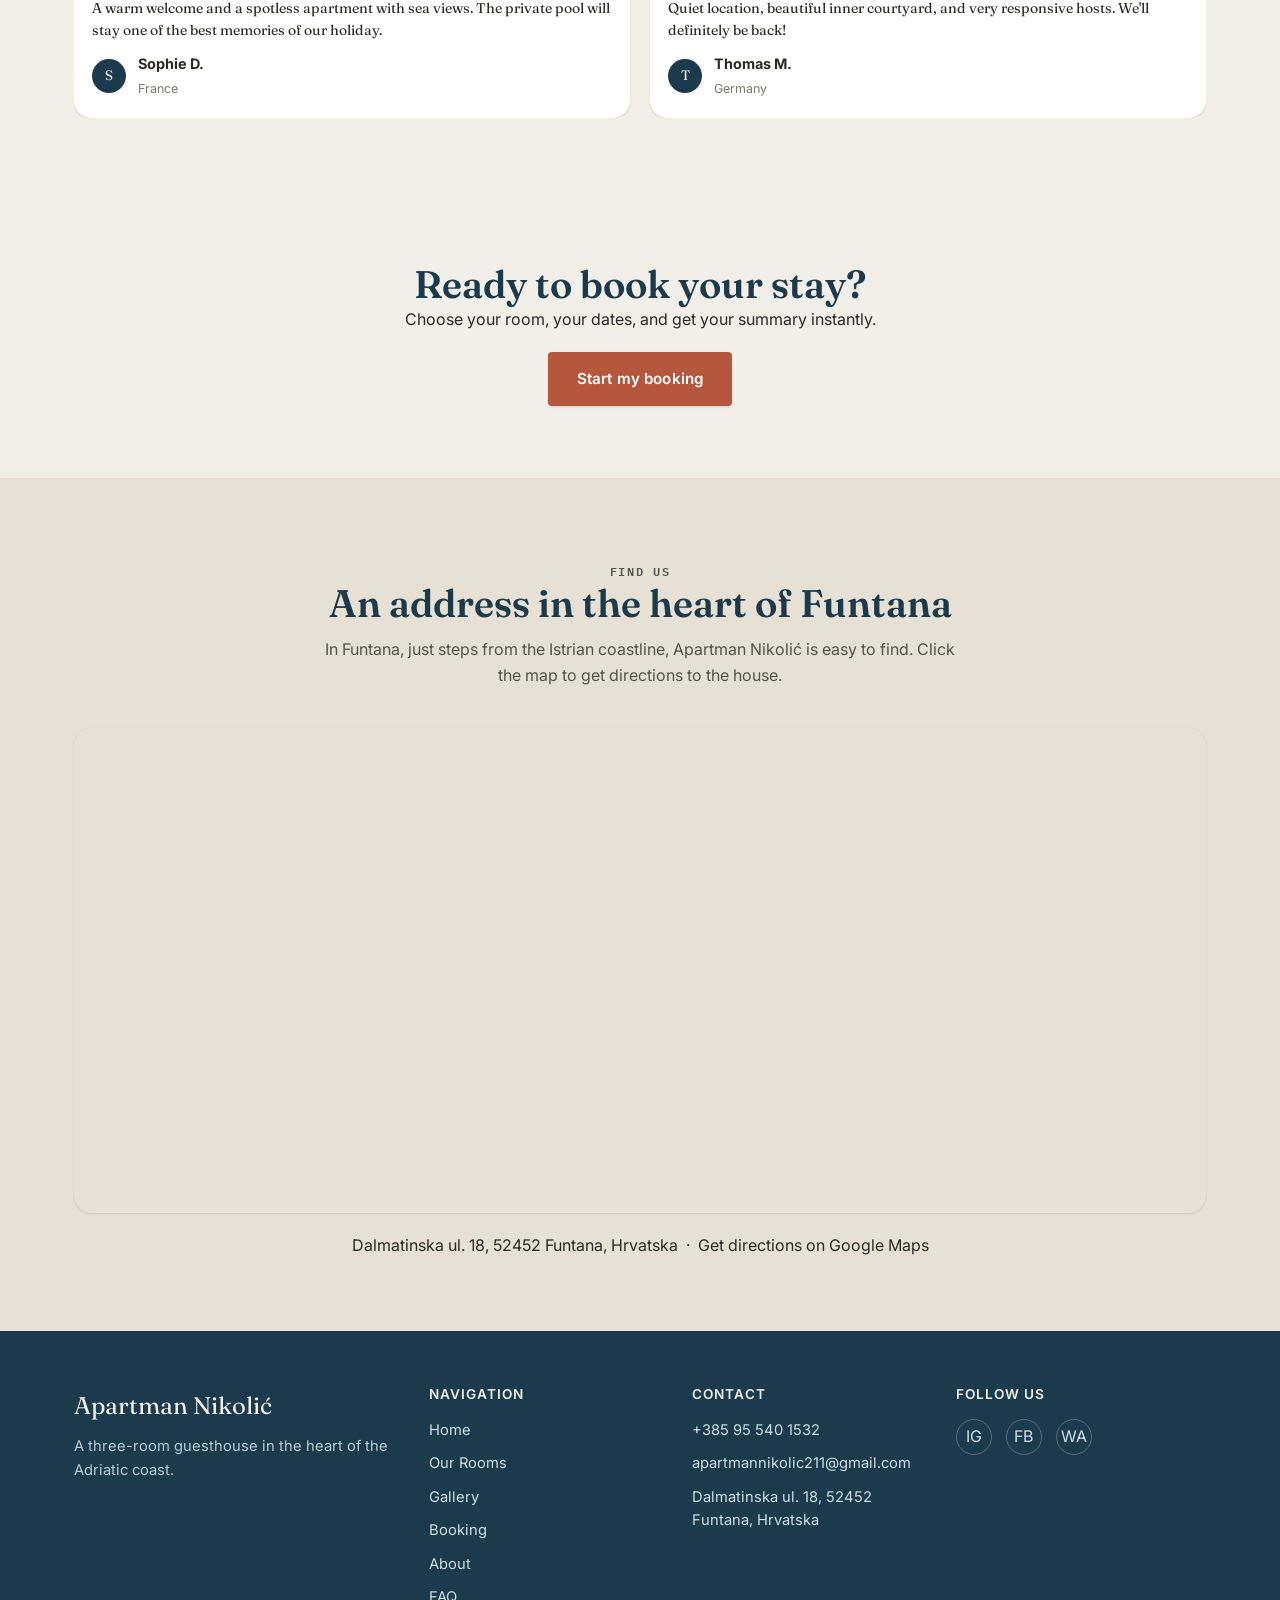
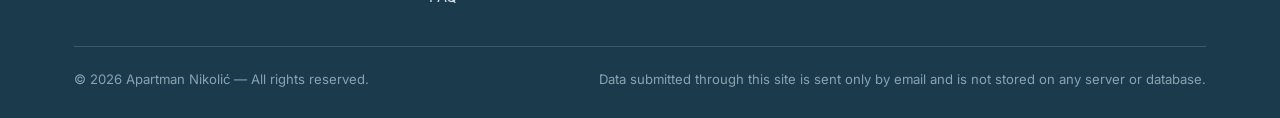
==== commit 82313b85: "Update homepage price display to match new per-guest pricing Follow-up to the per-guest pricing chan" ====
--- a/index.html
+++ b/index.html
@@ -17,7 +17,7 @@
   "name": "Apartman Nikolić",
   "description": "Maison d'hôtes de trois appartements indépendants avec piscine privée sur la côte adriatique.",
   "image": "https://apartman-nikolic.vercel.app/assets/img/exterior/maison-facade.jpg",
-  "priceRange": "65€ - 75€",
+  "priceRange": "150€ - 210€",
   "address": {
     "@type": "PostalAddress",
     "streetAddress": "Dalmatinska ul. 18",
@@ -124,7 +124,7 @@
             <h3 class="room-plaque__name" data-i18n="rooms.I.name">Appartement 1</h3>
             <p class="room-plaque__desc" data-i18n="rooms.I.short">…</p>
             <div class="room-plaque__footer">
-              <div class="room-plaque__price"><span data-room-price="I">75 €</span><span data-i18n="common.perNight"> / nuit</span></div>
+              <div class="room-plaque__price"><span data-room-price="I">à partir de 150 €</span><span data-i18n="common.perNight"> / nuit</span></div>
               <button type="button" class="btn-ghost" data-room-modal-trigger="I" data-i18n="common.viewDetails">Voir les détails & photos</button>
             </div>
           </div>
@@ -138,7 +138,7 @@
             <h3 class="room-plaque__name" data-i18n="rooms.II.name">Appartement 2</h3>
             <p class="room-plaque__desc" data-i18n="rooms.II.short">…</p>
             <div class="room-plaque__footer">
-              <div class="room-plaque__price"><span data-room-price="II">65 €</span><span data-i18n="common.perNight"> / nuit</span></div>
+              <div class="room-plaque__price"><span data-room-price="II">à partir de 150 €</span><span data-i18n="common.perNight"> / nuit</span></div>
               <button type="button" class="btn-ghost" data-room-modal-trigger="II" data-i18n="common.viewDetails">Voir les détails & photos</button>
             </div>
           </div>
@@ -152,7 +152,7 @@
             <h3 class="room-plaque__name" data-i18n="rooms.III.name">Appartement 3</h3>
             <p class="room-plaque__desc" data-i18n="rooms.III.short">…</p>
             <div class="room-plaque__footer">
-              <div class="room-plaque__price"><span data-room-price="III">70 €</span><span data-i18n="common.perNight"> / nuit</span></div>
+              <div class="room-plaque__price"><span data-room-price="III">à partir de 150 €</span><span data-i18n="common.perNight"> / nuit</span></div>
               <button type="button" class="btn-ghost" data-room-modal-trigger="III" data-i18n="common.viewDetails">Voir les détails & photos</button>
             </div>
           </div>
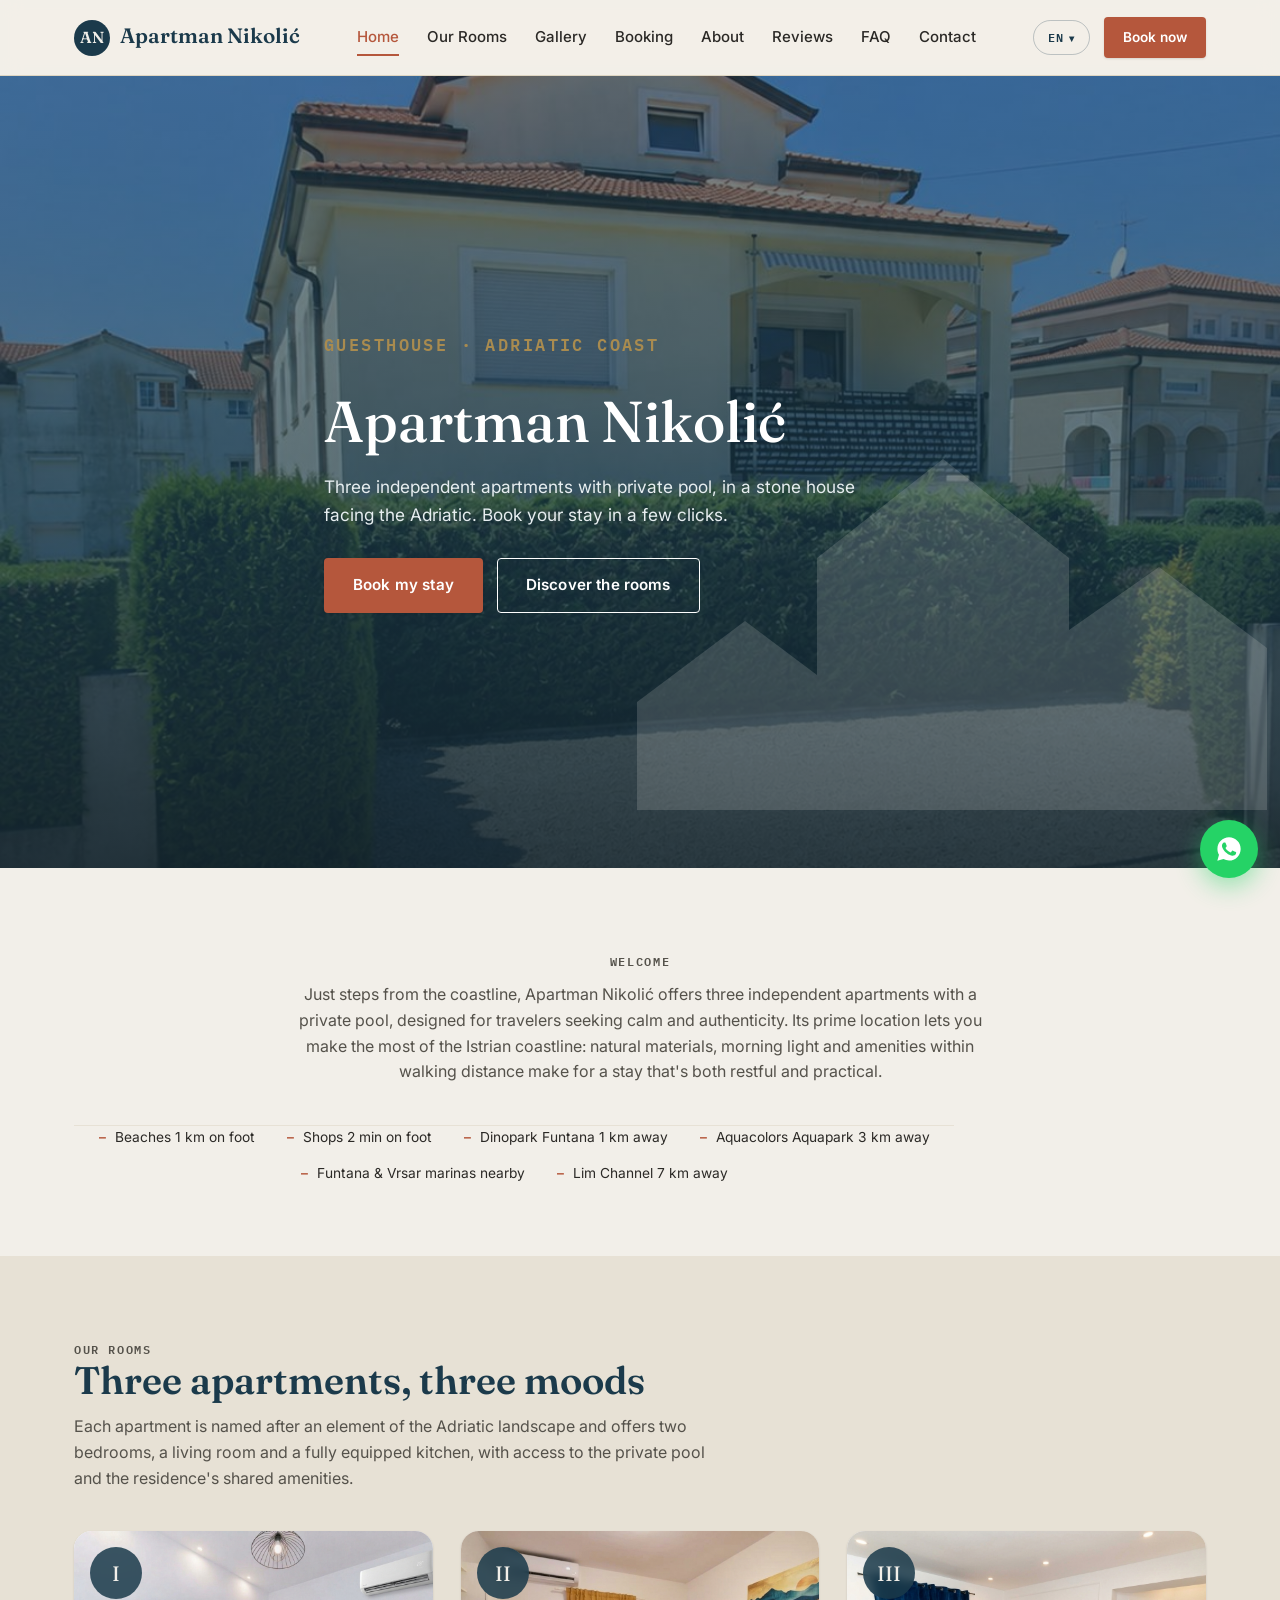
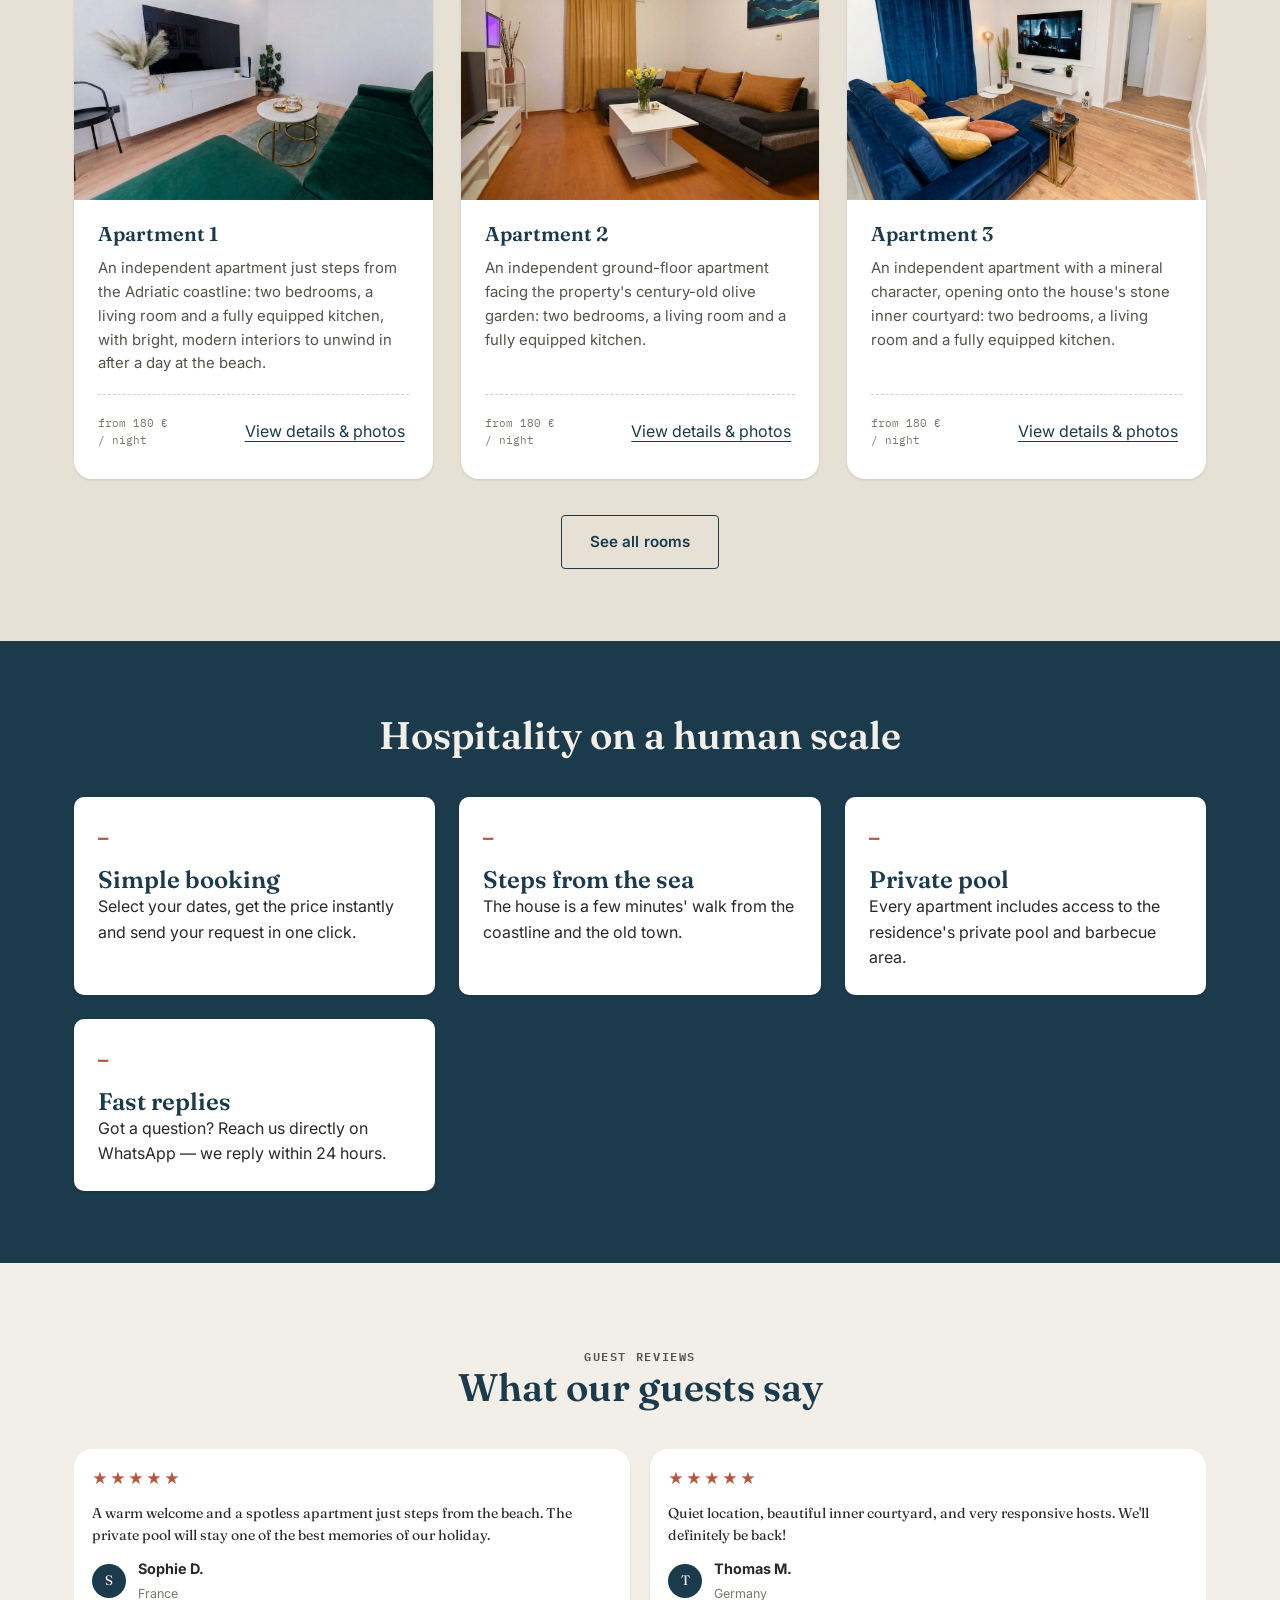
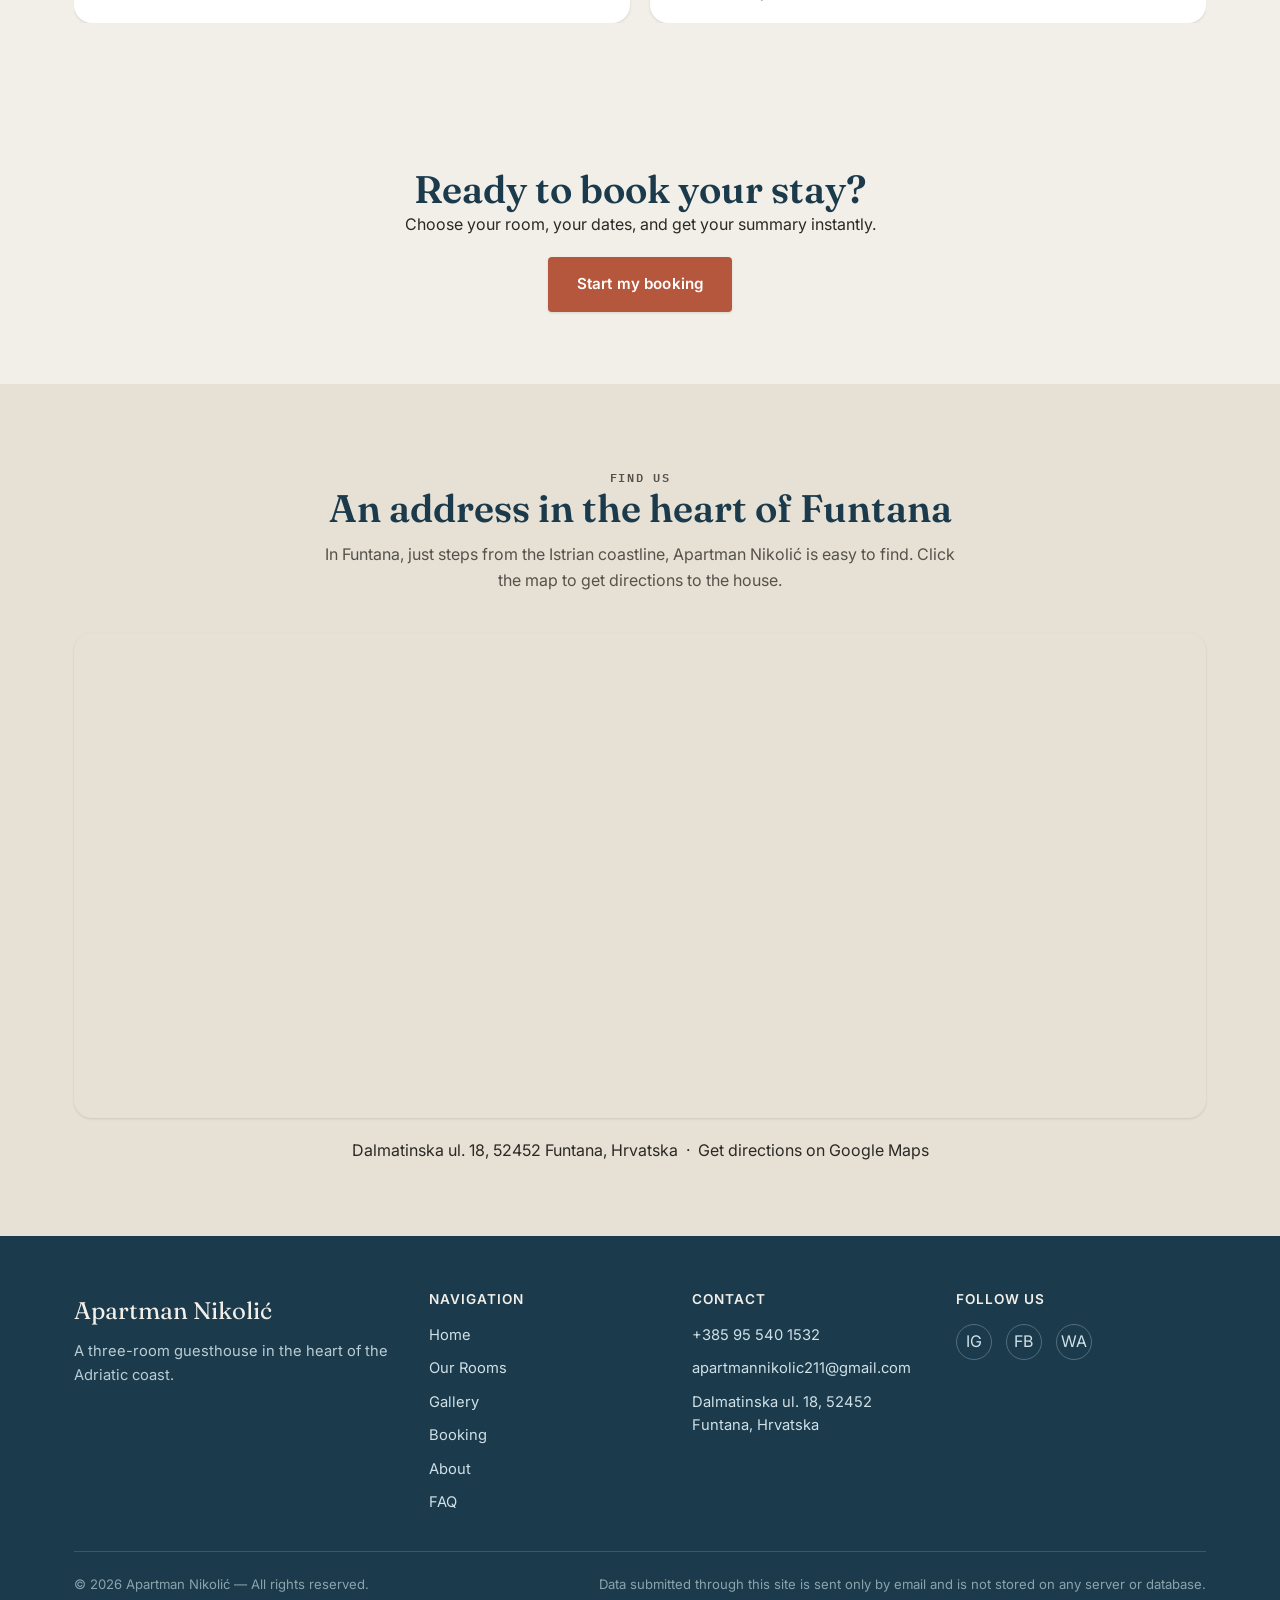
==== commit b26c4423: "Remove homepage title/why-choose-us heading, fix sea view claims, update pricing to 180€ - Drop "Un " ====
--- a/index.html
+++ b/index.html
@@ -17,7 +17,7 @@
   "name": "Apartman Nikolić",
   "description": "Maison d'hôtes de trois appartements indépendants avec piscine privée sur la côte adriatique.",
   "image": "https://apartman-nikolic.vercel.app/assets/img/exterior/maison-facade.jpg",
-  "priceRange": "150€ - 210€",
+  "priceRange": "180€ - 240€",
   "address": {
     "@type": "PostalAddress",
     "streetAddress": "Dalmatinska ul. 18",
@@ -60,7 +60,6 @@
           <button type="button" class="lang-switch__option" data-lang="hr" role="menuitem">Hrvatski</button>
           <button type="button" class="lang-switch__option" data-lang="en" role="menuitem">English</button>
           <button type="button" class="lang-switch__option" data-lang="de" role="menuitem">Deutsch</button>
-          <button type="button" class="lang-switch__option" data-lang="fr" role="menuitem">Français</button>
         </div>
       </div>
       <a href="booking.html" class="btn btn-primary btn-sm" data-i18n="common.bookNow">Réserver</a>
@@ -93,7 +92,6 @@
     <div class="container">
       <div class="section-head section-head--center" style="max-width:720px;">
         <p class="eyebrow" data-i18n="home.intro.eyebrow">BIENVENUE</p>
-        <h2 data-i18n="home.intro.title">Un refuge en pierre, entre mer et oliviers</h2>
         <p data-i18n="home.intro.text">…</p>
       </div>
       <ul class="highlight-strip">
@@ -124,7 +122,7 @@
             <h3 class="room-plaque__name" data-i18n="rooms.I.name">Appartement 1</h3>
             <p class="room-plaque__desc" data-i18n="rooms.I.short">…</p>
             <div class="room-plaque__footer">
-              <div class="room-plaque__price"><span data-room-price="I">à partir de 150 €</span><span data-i18n="common.perNight"> / nuit</span></div>
+              <div class="room-plaque__price"><span data-room-price="I">à partir de 180 €</span><span data-i18n="common.perNight"> / nuit</span></div>
               <button type="button" class="btn-ghost" data-room-modal-trigger="I" data-i18n="common.viewDetails">Voir les détails & photos</button>
             </div>
           </div>
@@ -138,7 +136,7 @@
             <h3 class="room-plaque__name" data-i18n="rooms.II.name">Appartement 2</h3>
             <p class="room-plaque__desc" data-i18n="rooms.II.short">…</p>
             <div class="room-plaque__footer">
-              <div class="room-plaque__price"><span data-room-price="II">à partir de 150 €</span><span data-i18n="common.perNight"> / nuit</span></div>
+              <div class="room-plaque__price"><span data-room-price="II">à partir de 180 €</span><span data-i18n="common.perNight"> / nuit</span></div>
               <button type="button" class="btn-ghost" data-room-modal-trigger="II" data-i18n="common.viewDetails">Voir les détails & photos</button>
             </div>
           </div>
@@ -152,7 +150,7 @@
             <h3 class="room-plaque__name" data-i18n="rooms.III.name">Appartement 3</h3>
             <p class="room-plaque__desc" data-i18n="rooms.III.short">…</p>
             <div class="room-plaque__footer">
-              <div class="room-plaque__price"><span data-room-price="III">à partir de 150 €</span><span data-i18n="common.perNight"> / nuit</span></div>
+              <div class="room-plaque__price"><span data-room-price="III">à partir de 180 €</span><span data-i18n="common.perNight"> / nuit</span></div>
               <button type="button" class="btn-ghost" data-room-modal-trigger="III" data-i18n="common.viewDetails">Voir les détails & photos</button>
             </div>
           </div>
@@ -167,7 +165,6 @@
   <section class="section section--adriatic">
     <div class="container">
       <div class="section-head section-head--center" style="max-width:640px;">
-        <p class="eyebrow" data-i18n="home.whySection.eyebrow">POURQUOI NOUS CHOISIR</p>
         <h2 data-i18n="home.whySection.title">Un accueil à taille humaine</h2>
       </div>
       <div class="value-grid" id="whyGrid">
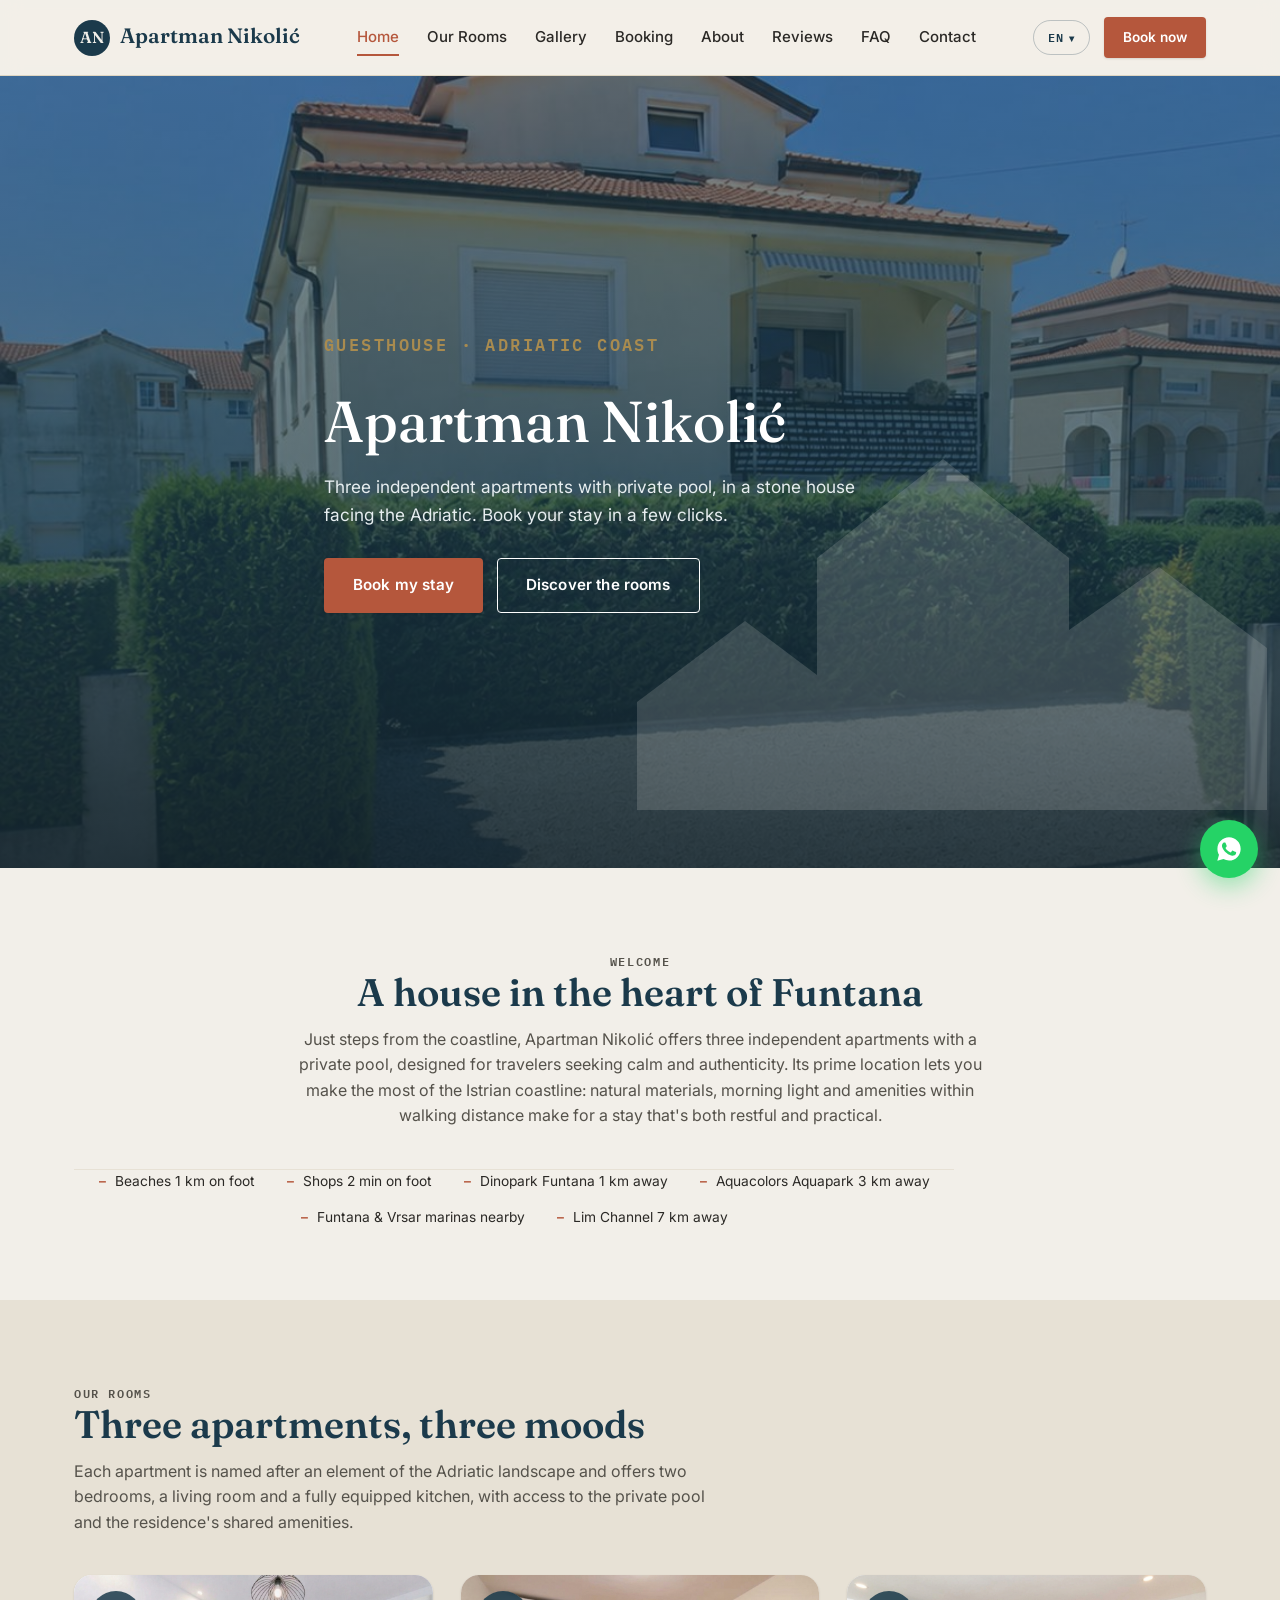
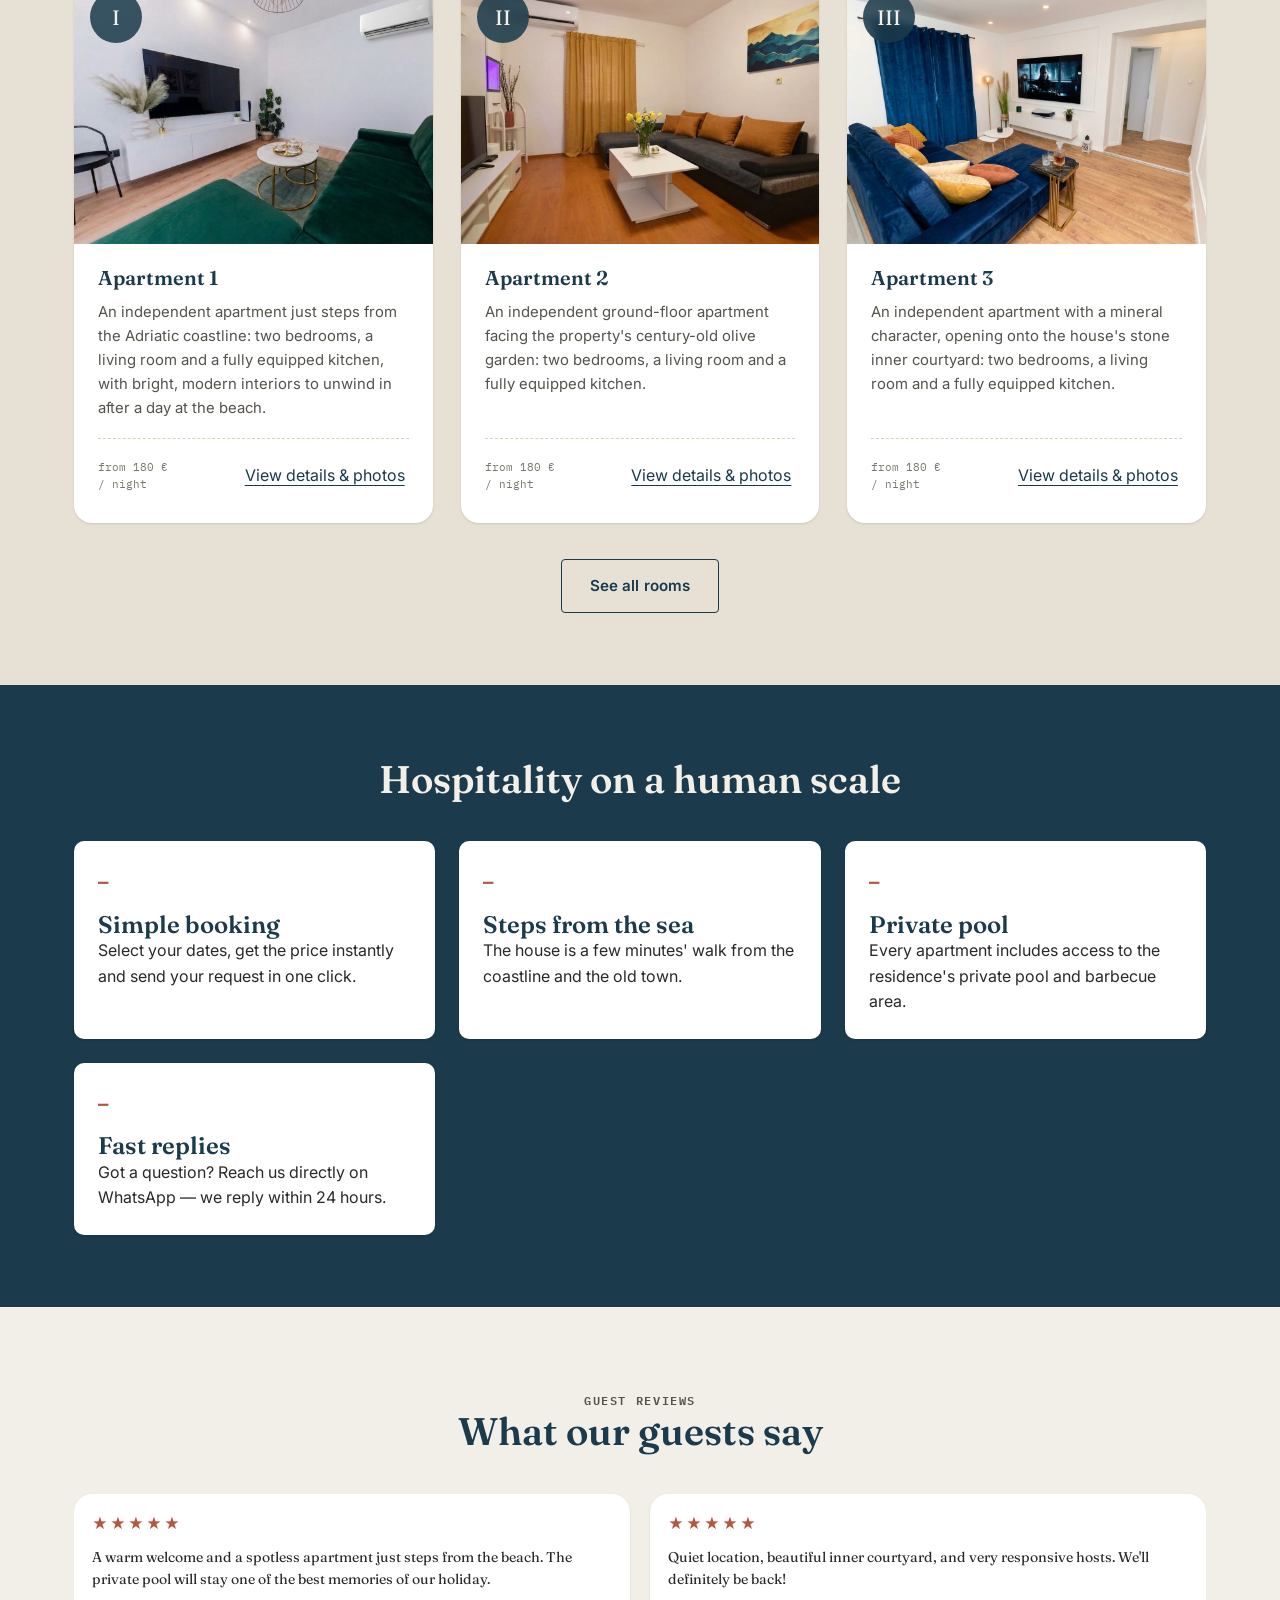
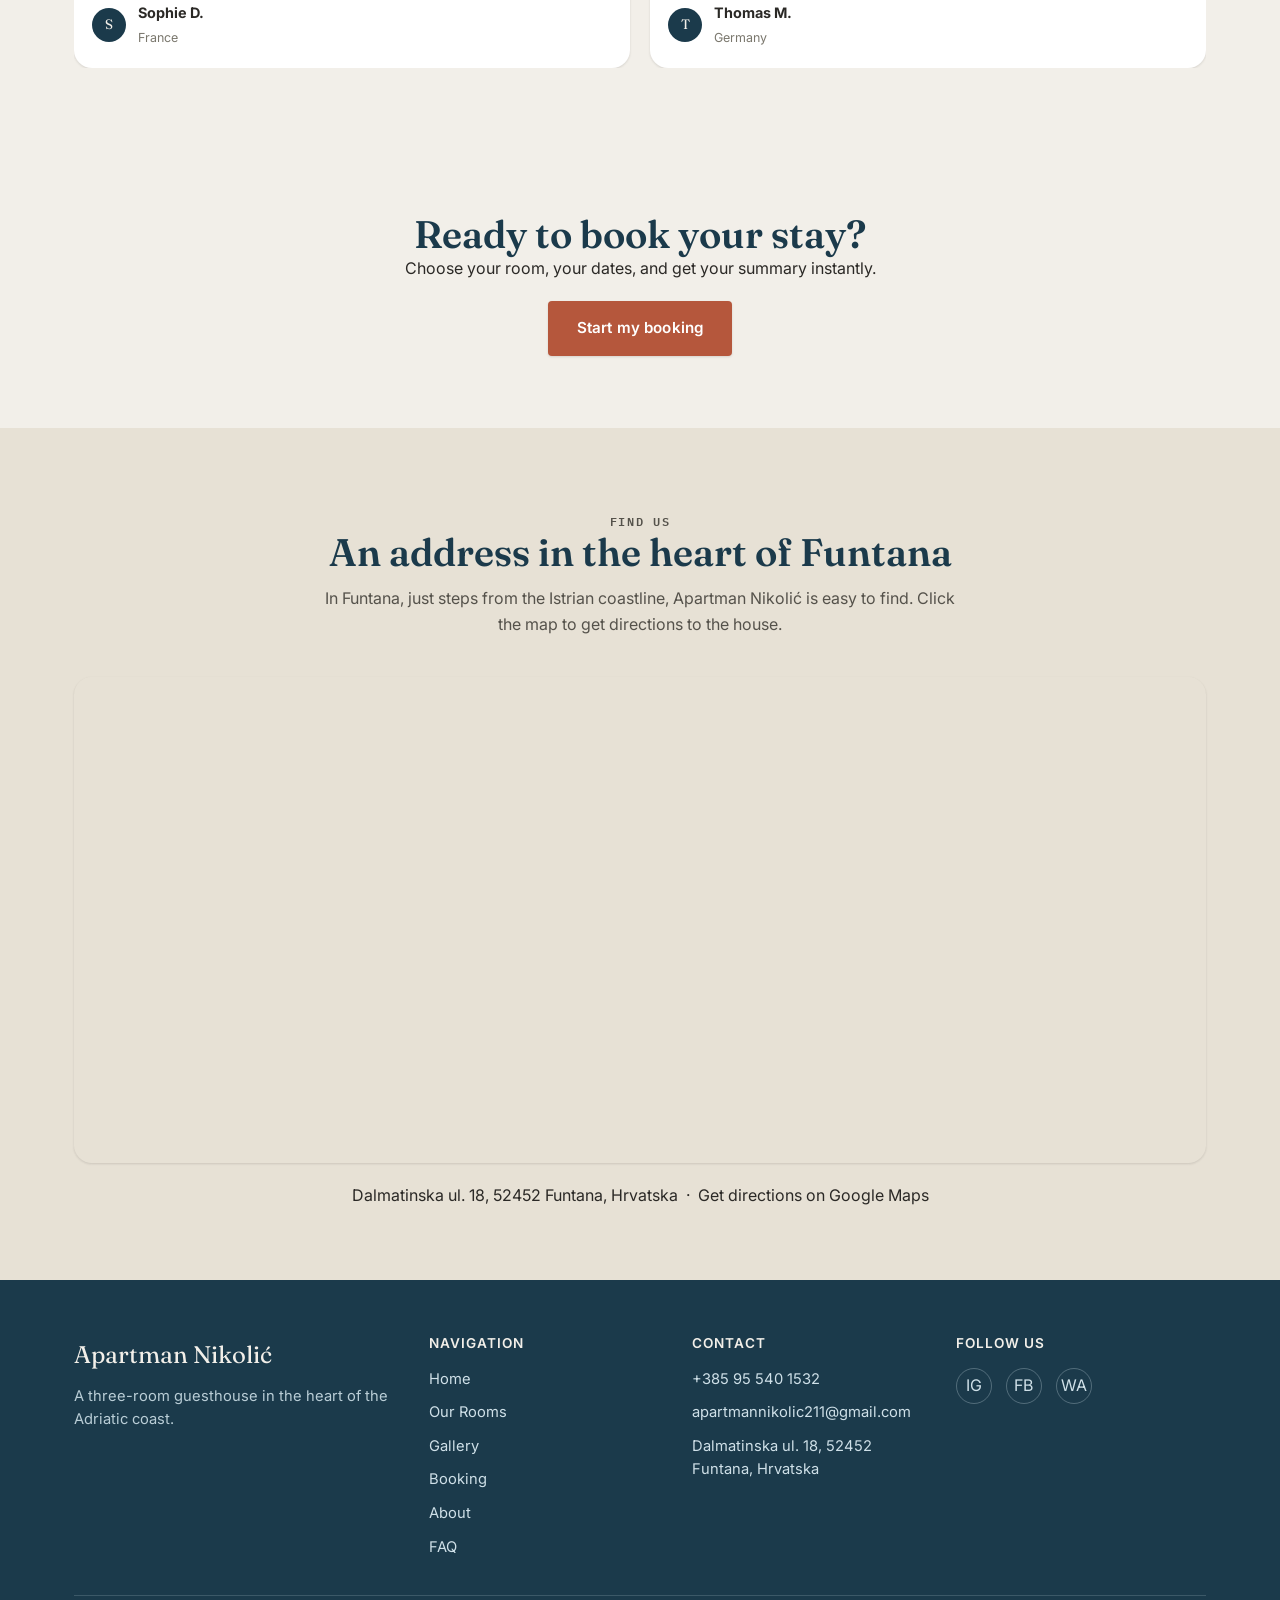
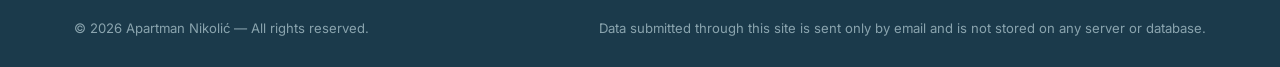
==== commit d76ba8a7: "Set homepage intro title to "A house in the heart of Funtana" Replaces the redundant "Welcome" title" ====
--- a/index.html
+++ b/index.html
@@ -92,6 +92,7 @@
     <div class="container">
       <div class="section-head section-head--center" style="max-width:720px;">
         <p class="eyebrow" data-i18n="home.intro.eyebrow">BIENVENUE</p>
+        <h2 data-i18n="home.intro.title">Une maison au cœur de Funtana</h2>
         <p data-i18n="home.intro.text">…</p>
       </div>
       <ul class="highlight-strip">
